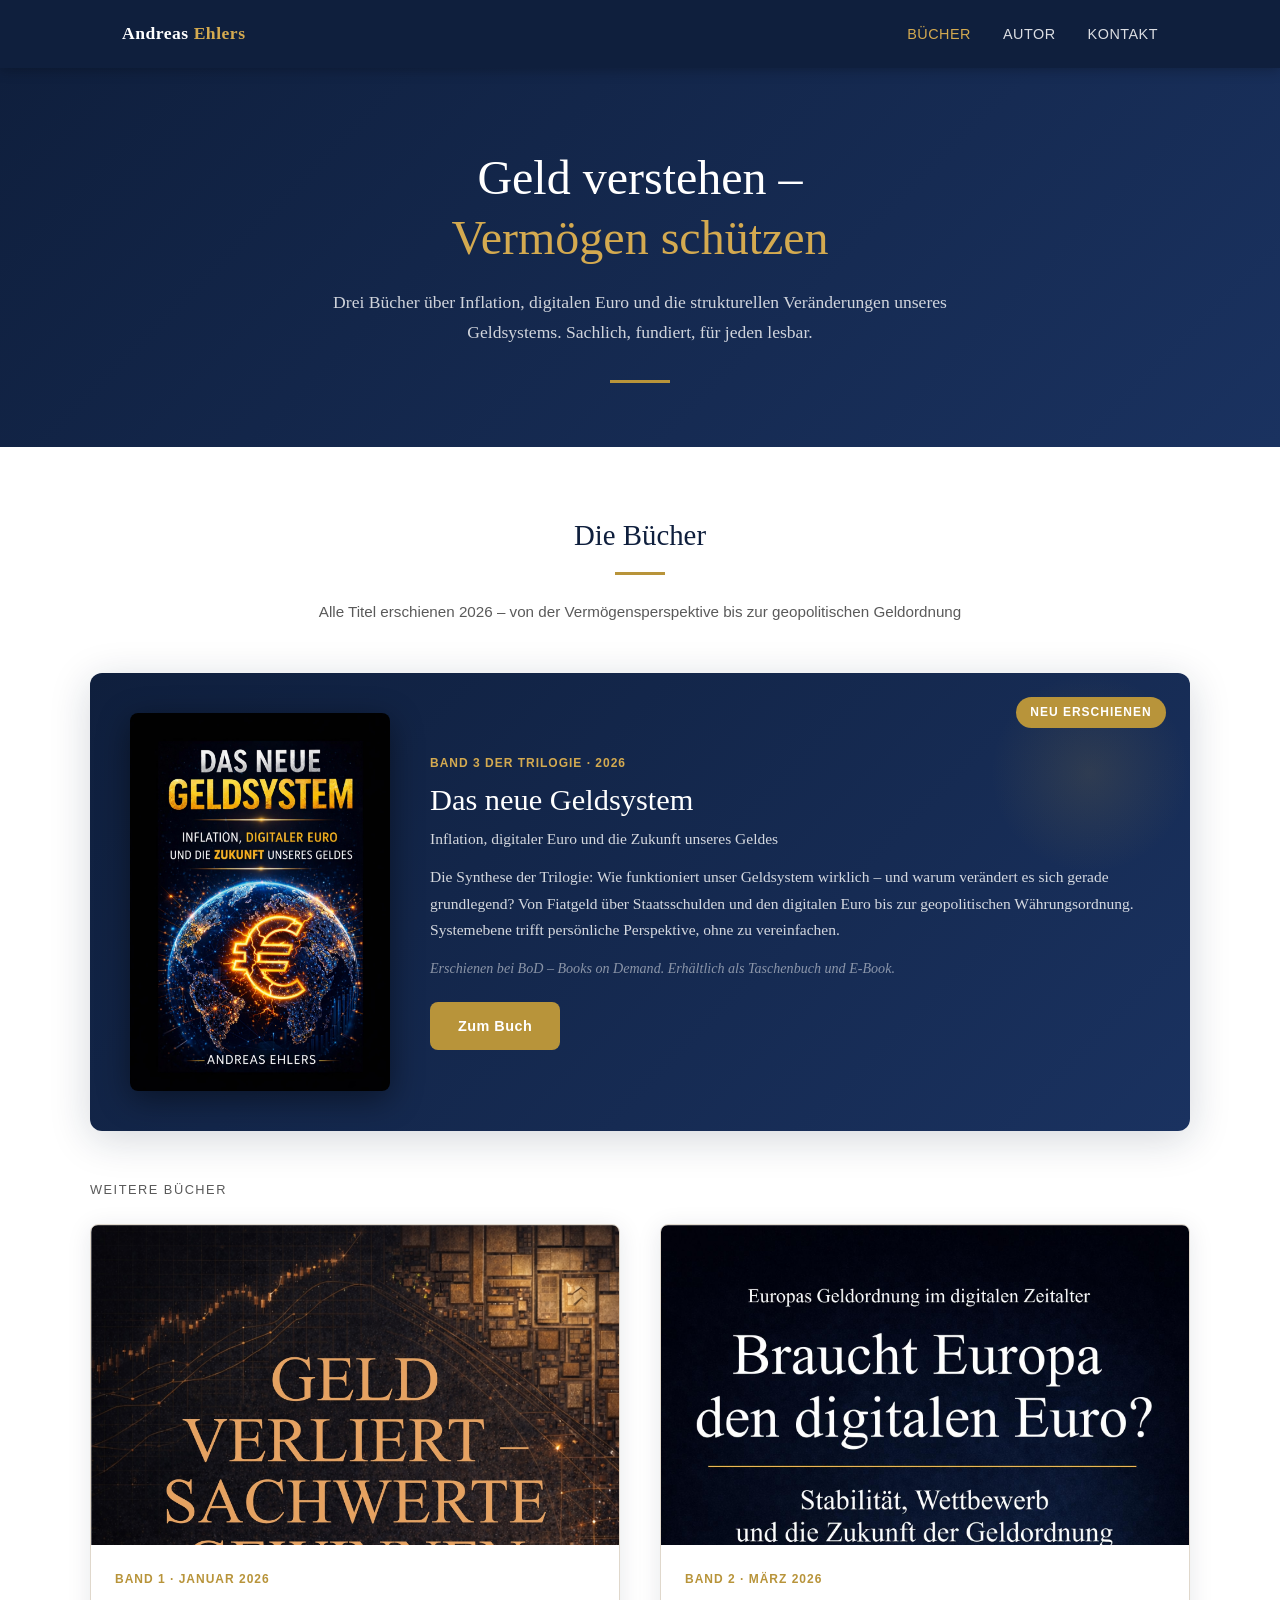
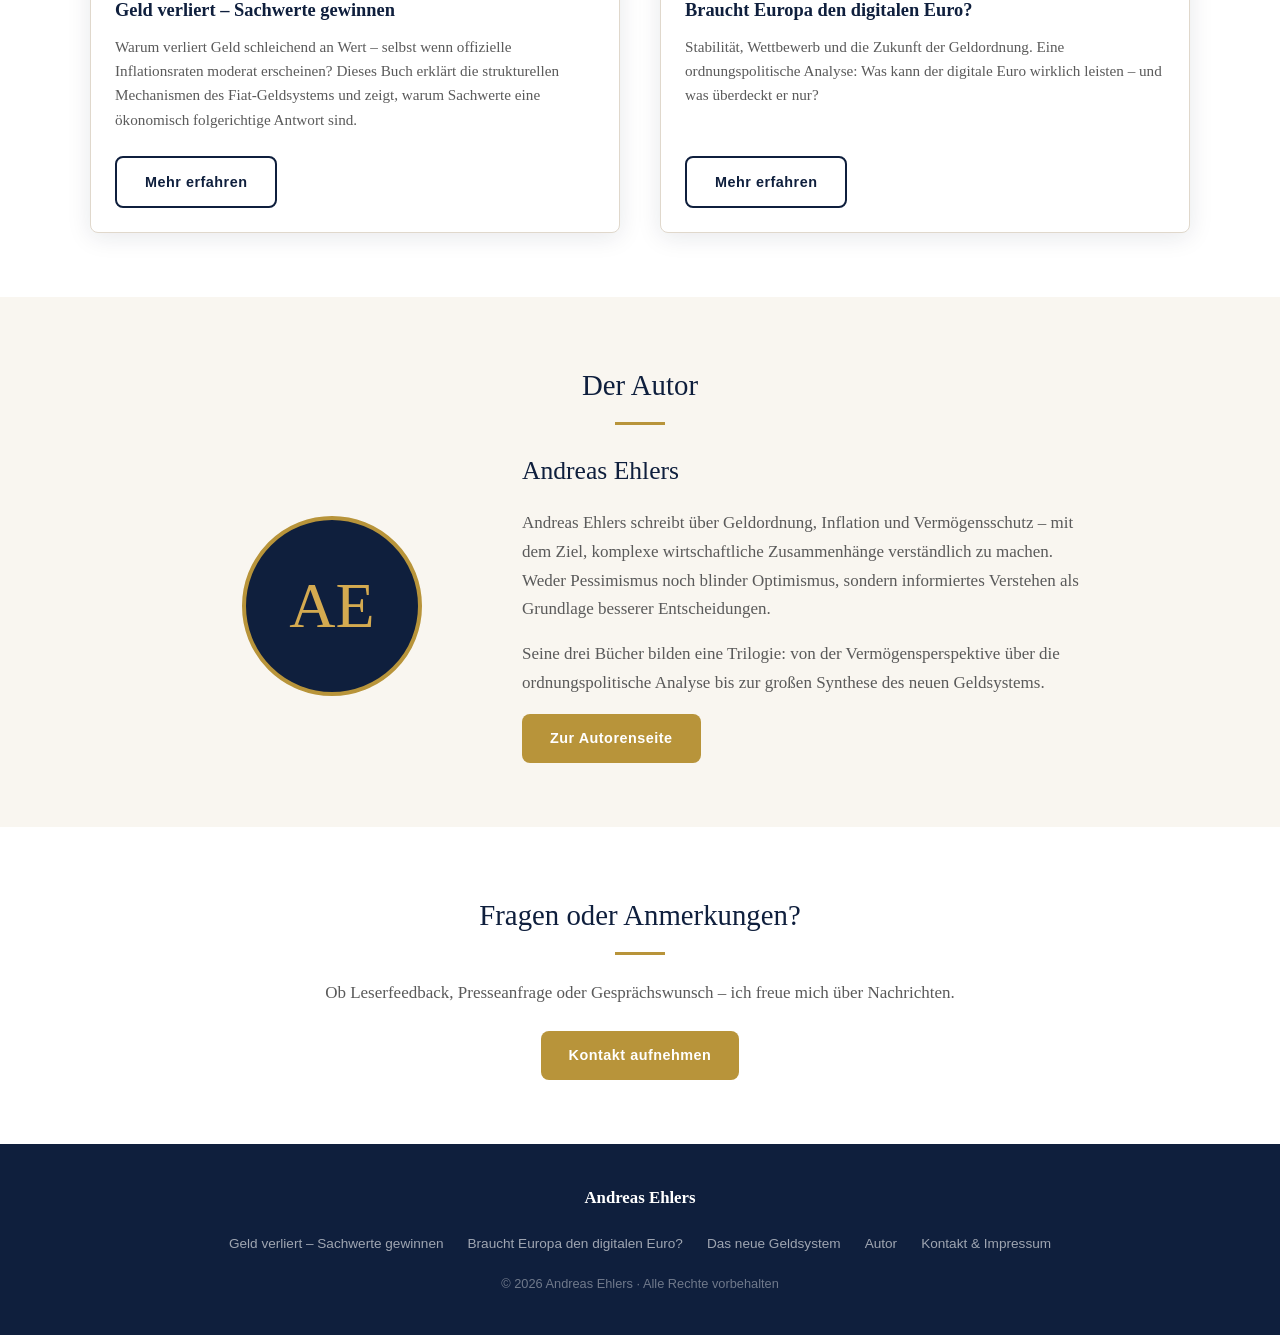
==== index.html @ 54e7f925 "Feature book 3 on homepage, update cover and structural text" ====
<!DOCTYPE html>
<html lang="de">
<head>
  <meta charset="UTF-8">
  <meta name="viewport" content="width=device-width, initial-scale=1.0">
  <title>Andreas Ehlers – Bücher über Geld, Inflation und das neue Geldsystem</title>
  <meta name="description" content="Andreas Ehlers schreibt über Geldordnung, Inflation, Sachwerte und die Zukunft des Geldes. Drei Bücher für jeden, der sein Vermögen versteht.">
  <link rel="stylesheet" href="style.css">
</head>
<body>

<nav>
  <div class="nav-inner">
    <a href="index.html" class="nav-logo">Andreas <span>Ehlers</span></a>
    <ul class="nav-links">
      <li><a href="index.html#buecher" class="active">Bücher</a></li>
      <li><a href="autor.html">Autor</a></li>
      <li><a href="kontakt.html">Kontakt</a></li>
    </ul>
  </div>
</nav>

<header class="hero">
  <div class="hero-inner">
    <h1>Geld verstehen –<br><em>Vermögen schützen</em></h1>
    <p>Drei Bücher über Inflation, digitalen Euro und die strukturellen Veränderungen unseres Geldsystems. Sachlich, fundiert, für jeden lesbar.</p>
    <hr class="hero-divider">
  </div>
</header>

<section id="buecher">
  <div class="section-inner">
    <h2 class="section-title">Die Bücher</h2>
    <hr class="gold-line">
    <p class="section-subtitle">Alle Titel erschienen 2026 – von der Vermögensperspektive bis zur geopolitischen Geldordnung</p>

    <!-- Buch 3: Featured -->
    <div class="book-featured">
      <div class="book-featured-badge">Neu erschienen</div>
      <div class="book-featured-cover">
        <img src="images/cover-neues-geldsystem.jpg" alt="Cover: Das neue Geldsystem">
      </div>
      <div class="book-featured-body">
        <div class="book-card-tag">Band 3 der Trilogie &middot; 2026</div>
        <h3>Das neue Geldsystem</h3>
        <p class="book-featured-subtitle">Inflation, digitaler Euro und die Zukunft unseres Geldes</p>
        <p>Die Synthese der Trilogie: Wie funktioniert unser Geldsystem wirklich – und warum verändert es sich gerade grundlegend? Von Fiatgeld über Staatsschulden und den digitalen Euro bis zur geopolitischen Währungsordnung. Systemebene trifft persönliche Perspektive, ohne zu vereinfachen.</p>
        <p><em>Erschienen bei BoD – Books on Demand. Erhältlich als Taschenbuch und E-Book.</em></p>
        <a href="buch-neues-geldsystem.html" class="btn btn-primary">Zum Buch</a>
      </div>
    </div>

    <!-- Bände 1 & 2 -->
    <h3 class="backlist-title">Weitere Bücher</h3>
    <div class="books-grid">

      <div class="book-card">
        <div class="book-card-cover">
          <img src="images/cover-sachwerte.jpg" alt="Cover: Geld verliert – Sachwerte gewinnen">
        </div>
        <div class="book-card-body">
          <div class="book-card-tag">Band 1 &middot; Januar 2026</div>
          <h3>Geld verliert &ndash; Sachwerte gewinnen</h3>
          <p>Warum verliert Geld schleichend an Wert – selbst wenn offizielle Inflationsraten moderat erscheinen? Dieses Buch erklärt die strukturellen Mechanismen des Fiat-Geldsystems und zeigt, warum Sachwerte eine ökonomisch folgerichtige Antwort sind.</p>
          <a href="buch-sachwerte.html" class="btn btn-secondary">Mehr erfahren</a>
        </div>
      </div>

      <div class="book-card">
        <div class="book-card-cover">
          <img src="images/cover-digitaler-euro.jpg" alt="Cover: Braucht Europa den digitalen Euro?">
        </div>
        <div class="book-card-body">
          <div class="book-card-tag">Band 2 &middot; März 2026</div>
          <h3>Braucht Europa den digitalen Euro?</h3>
          <p>Stabilität, Wettbewerb und die Zukunft der Geldordnung. Eine ordnungspolitische Analyse: Was kann der digitale Euro wirklich leisten – und was überdeckt er nur?</p>
          <a href="buch-digitaler-euro.html" class="btn btn-secondary">Mehr erfahren</a>
        </div>
      </div>

    </div>
  </div>
</section>

<section class="section-cream">
  <div class="section-inner">
    <h2 class="section-title">Der Autor</h2>
    <hr class="gold-line">
    <div class="author-teaser">
      <div>
        <div class="author-avatar">AE</div>
      </div>
      <div>
        <h2>Andreas Ehlers</h2>
        <p>Andreas Ehlers schreibt über Geldordnung, Inflation und Vermögensschutz – mit dem Ziel, komplexe wirtschaftliche Zusammenhänge verständlich zu machen. Weder Pessimismus noch blinder Optimismus, sondern informiertes Verstehen als Grundlage besserer Entscheidungen.</p>
        <p>Seine drei Bücher bilden eine Trilogie: von der Vermögensperspektive über die ordnungspolitische Analyse bis zur großen Synthese des neuen Geldsystems.</p>
        <a href="autor.html" class="btn btn-primary">Zur Autorenseite</a>
      </div>
    </div>
  </div>
</section>

<section>
  <div class="section-inner" style="text-align:center; max-width:650px;">
    <h2 class="section-title">Fragen oder Anmerkungen?</h2>
    <hr class="gold-line">
    <p style="color:var(--text-muted); margin-bottom:1.5rem;">Ob Leserfeedback, Presseanfrage oder Gesprächswunsch – ich freue mich über Nachrichten.</p>
    <a href="kontakt.html" class="btn btn-primary">Kontakt aufnehmen</a>
  </div>
</section>

<footer>
  <div class="footer-inner">
    <div class="footer-logo">Andreas Ehlers</div>
    <ul class="footer-links">
      <li><a href="buch-sachwerte.html">Geld verliert – Sachwerte gewinnen</a></li>
      <li><a href="buch-digitaler-euro.html">Braucht Europa den digitalen Euro?</a></li>
      <li><a href="buch-neues-geldsystem.html">Das neue Geldsystem</a></li>
      <li><a href="autor.html">Autor</a></li>
      <li><a href="kontakt.html">Kontakt & Impressum</a></li>
    </ul>
    <p class="footer-copy">&copy; 2026 Andreas Ehlers &middot; Alle Rechte vorbehalten</p>
  </div>
</footer>

</body>
</html>
---- style.css ----
:root {
  --navy: #0f1f3d;
  --navy-light: #1a3260;
  --gold: #b8943a;
  --gold-light: #d4aa50;
  --cream: #f9f6f0;
  --text: #1a1a1a;
  --text-muted: #5a5a5a;
  --white: #ffffff;
  --border: #e0d8cc;
  --shadow: 0 4px 24px rgba(15, 31, 61, 0.10);
  --radius: 8px;
  --max-width: 1100px;
}

*, *::before, *::after { box-sizing: border-box; margin: 0; padding: 0; }

html { scroll-behavior: smooth; }

body {
  font-family: 'Georgia', 'Times New Roman', serif;
  color: var(--text);
  background: var(--white);
  line-height: 1.7;
  font-size: 17px;
}

/* ── Navigation ── */
nav {
  background: var(--navy);
  position: sticky;
  top: 0;
  z-index: 100;
  box-shadow: 0 2px 12px rgba(0,0,0,0.25);
}

.nav-inner {
  max-width: var(--max-width);
  margin: 0 auto;
  padding: 0 2rem;
  display: flex;
  align-items: center;
  justify-content: space-between;
  height: 68px;
}

.nav-logo {
  color: var(--white);
  text-decoration: none;
  font-size: 1.1rem;
  font-weight: bold;
  letter-spacing: 0.5px;
}

.nav-logo span { color: var(--gold-light); }

.nav-links {
  display: flex;
  gap: 2rem;
  list-style: none;
}

.nav-links a {
  color: rgba(255,255,255,0.85);
  text-decoration: none;
  font-family: 'Arial', sans-serif;
  font-size: 0.9rem;
  letter-spacing: 0.5px;
  text-transform: uppercase;
  transition: color 0.2s;
}

.nav-links a:hover,
.nav-links a.active { color: var(--gold-light); }

/* ── Hero ── */
.hero {
  background: linear-gradient(135deg, var(--navy) 0%, var(--navy-light) 100%);
  color: var(--white);
  padding: 5rem 2rem 4rem;
  text-align: center;
}

.hero-inner {
  max-width: 800px;
  margin: 0 auto;
}

.hero h1 {
  font-size: clamp(2rem, 5vw, 3rem);
  line-height: 1.25;
  margin-bottom: 1.25rem;
  font-weight: normal;
}

.hero h1 em {
  font-style: normal;
  color: var(--gold-light);
}

.hero p {
  font-size: 1.1rem;
  color: rgba(255,255,255,0.8);
  max-width: 620px;
  margin: 0 auto 2rem;
}

.hero-divider {
  width: 60px;
  height: 3px;
  background: var(--gold);
  margin: 1.5rem auto 0;
  border: none;
}

/* ── Buttons ── */
.btn {
  display: inline-block;
  padding: 0.75rem 1.75rem;
  border-radius: var(--radius);
  font-family: 'Arial', sans-serif;
  font-size: 0.9rem;
  font-weight: bold;
  letter-spacing: 0.5px;
  text-decoration: none;
  transition: background 0.2s, transform 0.15s, box-shadow 0.2s;
  cursor: pointer;
  border: none;
}

.btn-primary {
  background: var(--gold);
  color: var(--white);
}

.btn-primary:hover {
  background: var(--gold-light);
  transform: translateY(-1px);
  box-shadow: 0 4px 16px rgba(184,148,58,0.35);
}

.btn-secondary {
  background: transparent;
  color: var(--navy);
  border: 2px solid var(--navy);
}

.btn-secondary:hover {
  background: var(--navy);
  color: var(--white);
}

.btn-amazon {
  background: #ff9900;
  color: #111;
}

.btn-amazon:hover {
  background: #e8890a;
  transform: translateY(-1px);
  box-shadow: 0 4px 16px rgba(255,153,0,0.35);
}

.btn-coming-soon {
  background: #ccc;
  color: #666;
  cursor: default;
}

/* ── Section layout ── */
section { padding: 4rem 2rem; }

.section-inner { max-width: var(--max-width); margin: 0 auto; }

.section-title {
  font-size: 1.8rem;
  font-weight: normal;
  color: var(--navy);
  text-align: center;
  margin-bottom: 0.5rem;
}

.section-subtitle {
  text-align: center;
  color: var(--text-muted);
  font-family: 'Arial', sans-serif;
  font-size: 0.95rem;
  margin-bottom: 3rem;
}

.gold-line {
  width: 50px;
  height: 3px;
  background: var(--gold);
  margin: 0.75rem auto 1.5rem;
  border: none;
}

/* ── Book cards (homepage) ── */
.books-grid {
  display: grid;
  grid-template-columns: repeat(auto-fit, minmax(300px, 1fr));
  gap: 2.5rem;
}

.book-card {
  background: var(--white);
  border: 1px solid var(--border);
  border-radius: var(--radius);
  overflow: hidden;
  box-shadow: var(--shadow);
  transition: transform 0.2s, box-shadow 0.2s;
  display: flex;
  flex-direction: column;
}

.book-card:hover {
  transform: translateY(-4px);
  box-shadow: 0 8px 32px rgba(15, 31, 61, 0.15);
}

.book-card-cover {
  height: 320px;
  overflow: hidden;
  background: var(--cream);
  display: flex;
  align-items: center;
  justify-content: center;
}

.book-card-cover img {
  width: 100%;
  height: 100%;
  object-fit: cover;
  object-position: top center;
}

.book-card-body {
  padding: 1.5rem;
  flex: 1;
  display: flex;
  flex-direction: column;
}

.book-card-tag {
  font-family: 'Arial', sans-serif;
  font-size: 0.75rem;
  letter-spacing: 1px;
  text-transform: uppercase;
  color: var(--gold);
  font-weight: bold;
  margin-bottom: 0.5rem;
}

.book-card h3 {
  font-size: 1.15rem;
  color: var(--navy);
  margin-bottom: 0.75rem;
  line-height: 1.35;
}

.book-card p {
  color: var(--text-muted);
  font-size: 0.95rem;
  line-height: 1.6;
  flex: 1;
  margin-bottom: 1.5rem;
}

.book-card .btn {
  align-self: flex-start;
}

/* ── Featured book (homepage) ── */
.book-featured {
  position: relative;
  display: grid;
  grid-template-columns: 260px 1fr;
  gap: 2.5rem;
  align-items: center;
  background: linear-gradient(135deg, var(--navy) 0%, var(--navy-light) 100%);
  border-radius: 12px;
  padding: 2.5rem;
  margin-bottom: 3rem;
  box-shadow: 0 8px 40px rgba(15, 31, 61, 0.18);
  overflow: hidden;
}

.book-featured::before {
  content: '';
  position: absolute;
  top: 0; right: 0;
  width: 200px; height: 200px;
  background: radial-gradient(circle, rgba(184,148,58,0.15) 0%, transparent 70%);
  pointer-events: none;
}

.book-featured-badge {
  position: absolute;
  top: 1.5rem; right: 1.5rem;
  background: var(--gold);
  color: var(--white);
  font-family: 'Arial', sans-serif;
  font-size: 0.75rem;
  font-weight: bold;
  letter-spacing: 1px;
  text-transform: uppercase;
  padding: 0.35rem 0.9rem;
  border-radius: 20px;
}

.book-featured-cover {
  flex-shrink: 0;
}

.book-featured-cover img {
  width: 100%;
  border-radius: var(--radius);
  box-shadow: 0 8px 32px rgba(0,0,0,0.45);
  display: block;
}

.book-featured-body { color: var(--white); }

.book-featured-body .book-card-tag { color: var(--gold-light); }

.book-featured-body h3 {
  font-size: 1.9rem;
  font-weight: normal;
  line-height: 1.25;
  margin-bottom: 0.4rem;
  color: var(--white);
}

.book-featured-subtitle {
  color: rgba(255,255,255,0.7);
  font-size: 1rem;
  margin-bottom: 1rem;
}

.book-featured-body p {
  color: rgba(255,255,255,0.82);
  font-size: 0.97rem;
  line-height: 1.7;
  margin-bottom: 0.75rem;
}

.book-featured-body em {
  font-size: 0.88rem;
  color: rgba(255,255,255,0.5);
}

.book-featured-body .btn-primary {
  margin-top: 0.5rem;
  background: var(--gold);
}

.backlist-title {
  font-family: 'Arial', sans-serif;
  font-size: 0.8rem;
  letter-spacing: 1.5px;
  text-transform: uppercase;
  color: var(--text-muted);
  font-weight: normal;
  margin-bottom: 1.5rem;
}

@media (max-width: 700px) {
  .book-featured {
    grid-template-columns: 1fr;
    text-align: center;
  }
  .book-featured-cover img {
    width: 160px;
    margin: 0 auto;
  }
  .book-featured-badge { top: 1rem; right: 1rem; }
  .book-featured-body h3 { font-size: 1.5rem; }
  .book-featured-body .btn-primary { margin: 0.5rem auto 0; display: inline-block; }
}

/* ── Book detail page ── */
.book-header {
  background: linear-gradient(135deg, var(--navy) 0%, var(--navy-light) 100%);
  color: var(--white);
  padding: 4rem 2rem;
}

.book-header-inner {
  max-width: var(--max-width);
  margin: 0 auto;
  display: grid;
  grid-template-columns: auto 1fr;
  gap: 3rem;
  align-items: start;
}

.book-header-cover {
  width: 200px;
  border-radius: var(--radius);
  box-shadow: 0 8px 32px rgba(0,0,0,0.4);
}

.book-header-meta {
  padding-top: 0.5rem;
}

.book-header-tag {
  font-family: 'Arial', sans-serif;
  font-size: 0.75rem;
  letter-spacing: 1.5px;
  text-transform: uppercase;
  color: var(--gold-light);
  font-weight: bold;
  margin-bottom: 0.75rem;
}

.book-header h1 {
  font-size: clamp(1.6rem, 4vw, 2.4rem);
  font-weight: normal;
  line-height: 1.25;
  margin-bottom: 0.5rem;
}

.book-header .subtitle {
  color: rgba(255,255,255,0.75);
  font-size: 1rem;
  margin-bottom: 1.5rem;
}

.book-header-details {
  font-family: 'Arial', sans-serif;
  font-size: 0.85rem;
  color: rgba(255,255,255,0.65);
  margin-bottom: 2rem;
  display: flex;
  gap: 1.5rem;
  flex-wrap: wrap;
}

.book-content { background: var(--white); }

.book-content .section-inner {
  display: grid;
  grid-template-columns: 1fr;
  gap: 3rem;
  max-width: 800px;
}

.content-block h2 {
  font-size: 1.4rem;
  color: var(--navy);
  font-weight: normal;
  margin-bottom: 1rem;
  padding-bottom: 0.5rem;
  border-bottom: 2px solid var(--gold);
  display: inline-block;
}

.content-block p {
  color: var(--text);
  margin-bottom: 1rem;
}

.leseprobe {
  background: var(--cream);
  border-left: 4px solid var(--gold);
  padding: 2rem 2.5rem;
  border-radius: 0 var(--radius) var(--radius) 0;
  font-style: italic;
  color: var(--text);
}

.leseprobe p { margin-bottom: 1rem; }
.leseprobe p:last-child { margin-bottom: 0; }

.leseprobe-label {
  font-family: 'Arial', sans-serif;
  font-size: 0.75rem;
  letter-spacing: 1px;
  text-transform: uppercase;
  color: var(--gold);
  font-weight: bold;
  font-style: normal;
  margin-bottom: 0.75rem;
  display: block;
}

/* ── Cream sections ── */
.section-cream { background: var(--cream); }

/* ── Author section (homepage teaser) ── */
.author-teaser {
  display: grid;
  grid-template-columns: 1fr 2fr;
  gap: 3rem;
  align-items: center;
  max-width: 900px;
  margin: 0 auto;
}

.author-avatar {
  width: 180px;
  height: 180px;
  border-radius: 50%;
  background: var(--navy);
  display: flex;
  align-items: center;
  justify-content: center;
  color: var(--gold-light);
  font-size: 4rem;
  margin: 0 auto;
  border: 4px solid var(--gold);
  font-family: 'Georgia', serif;
}

.author-teaser h2 {
  font-size: 1.6rem;
  color: var(--navy);
  font-weight: normal;
  margin-bottom: 1rem;
}

.author-teaser p {
  color: var(--text-muted);
  margin-bottom: 1rem;
}

/* ── Author full page ── */
.author-full {
  max-width: 800px;
  margin: 0 auto;
}

.author-full-header {
  display: flex;
  gap: 2.5rem;
  align-items: flex-start;
  margin-bottom: 3rem;
}

.author-full h1 {
  font-size: 2.2rem;
  color: var(--navy);
  font-weight: normal;
  margin-bottom: 0.5rem;
}

.author-full .tagline {
  color: var(--gold);
  font-family: 'Arial', sans-serif;
  font-size: 0.9rem;
  letter-spacing: 0.5px;
  margin-bottom: 1.5rem;
}

.author-books-list {
  list-style: none;
  display: flex;
  flex-direction: column;
  gap: 1rem;
  margin-top: 2rem;
}

.author-books-list li {
  display: flex;
  align-items: center;
  gap: 1rem;
  padding: 1rem 1.25rem;
  background: var(--cream);
  border-radius: var(--radius);
  border-left: 3px solid var(--gold);
}

.author-books-list a {
  color: var(--navy);
  text-decoration: none;
  font-weight: bold;
}

.author-books-list a:hover { color: var(--gold); }

.author-books-list .book-year {
  font-family: 'Arial', sans-serif;
  font-size: 0.8rem;
  color: var(--text-muted);
  margin-left: auto;
}

/* ── Contact ── */
.contact-grid {
  display: grid;
  grid-template-columns: 1fr 1fr;
  gap: 3rem;
  max-width: 900px;
  margin: 0 auto;
}

.contact-info h3, .contact-form-box h3 {
  font-size: 1.3rem;
  color: var(--navy);
  font-weight: normal;
  margin-bottom: 1.25rem;
}

.contact-info p {
  color: var(--text-muted);
  margin-bottom: 1rem;
}

.contact-info a {
  color: var(--gold);
  text-decoration: none;
}

.contact-info a:hover { text-decoration: underline; }

.contact-notice {
  background: var(--cream);
  border: 1px solid var(--border);
  border-radius: var(--radius);
  padding: 1.25rem;
  font-family: 'Arial', sans-serif;
  font-size: 0.85rem;
  color: var(--text-muted);
}

form { display: flex; flex-direction: column; gap: 1rem; }

form input, form textarea, form select {
  width: 100%;
  padding: 0.75rem 1rem;
  border: 1px solid var(--border);
  border-radius: var(--radius);
  font-family: 'Georgia', serif;
  font-size: 1rem;
  color: var(--text);
  background: var(--white);
  transition: border-color 0.2s;
}

form input:focus, form textarea:focus {
  outline: none;
  border-color: var(--gold);
}

form textarea { height: 140px; resize: vertical; }

form label {
  font-family: 'Arial', sans-serif;
  font-size: 0.85rem;
  color: var(--text-muted);
  font-weight: bold;
  display: block;
  margin-bottom: 0.25rem;
}

.form-group { display: flex; flex-direction: column; }

/* ── Impressum section ── */
.impressum {
  background: var(--cream);
  border-top: 1px solid var(--border);
  padding: 3rem 2rem;
}

.impressum-inner {
  max-width: 700px;
  margin: 0 auto;
}

.impressum h2 {
  font-size: 1.4rem;
  color: var(--navy);
  font-weight: normal;
  margin-bottom: 1rem;
}

.impressum p {
  color: var(--text-muted);
  font-size: 0.9rem;
  line-height: 1.7;
  margin-bottom: 0.5rem;
}

/* ── Footer ── */
footer {
  background: var(--navy);
  color: rgba(255,255,255,0.7);
  padding: 2.5rem 2rem;
  text-align: center;
}

footer .footer-inner {
  max-width: var(--max-width);
  margin: 0 auto;
  display: flex;
  flex-direction: column;
  align-items: center;
  gap: 1rem;
}

footer .footer-logo {
  color: var(--white);
  font-size: 1.05rem;
  font-weight: bold;
}

footer .footer-links {
  display: flex;
  gap: 1.5rem;
  list-style: none;
  flex-wrap: wrap;
  justify-content: center;
}

footer .footer-links a {
  color: rgba(255,255,255,0.6);
  text-decoration: none;
  font-family: 'Arial', sans-serif;
  font-size: 0.85rem;
  transition: color 0.2s;
}

footer .footer-links a:hover { color: var(--gold-light); }

footer .footer-copy {
  font-family: 'Arial', sans-serif;
  font-size: 0.8rem;
  color: rgba(255,255,255,0.4);
}

/* ── Responsive ── */
@media (max-width: 768px) {
  .book-header-inner {
    grid-template-columns: 1fr;
    text-align: center;
  }

  .book-header-cover {
    width: 150px;
    margin: 0 auto;
  }

  .book-header-details { justify-content: center; }

  .author-teaser {
    grid-template-columns: 1fr;
    text-align: center;
  }

  .author-full-header {
    flex-direction: column;
    align-items: center;
    text-align: center;
  }

  .contact-grid {
    grid-template-columns: 1fr;
  }

  .nav-links { gap: 1rem; }
}

@media (max-width: 500px) {
  .nav-inner { padding: 0 1rem; }
  .nav-links { gap: 0.75rem; }
  .nav-links a { font-size: 0.8rem; }
  section { padding: 3rem 1rem; }
}
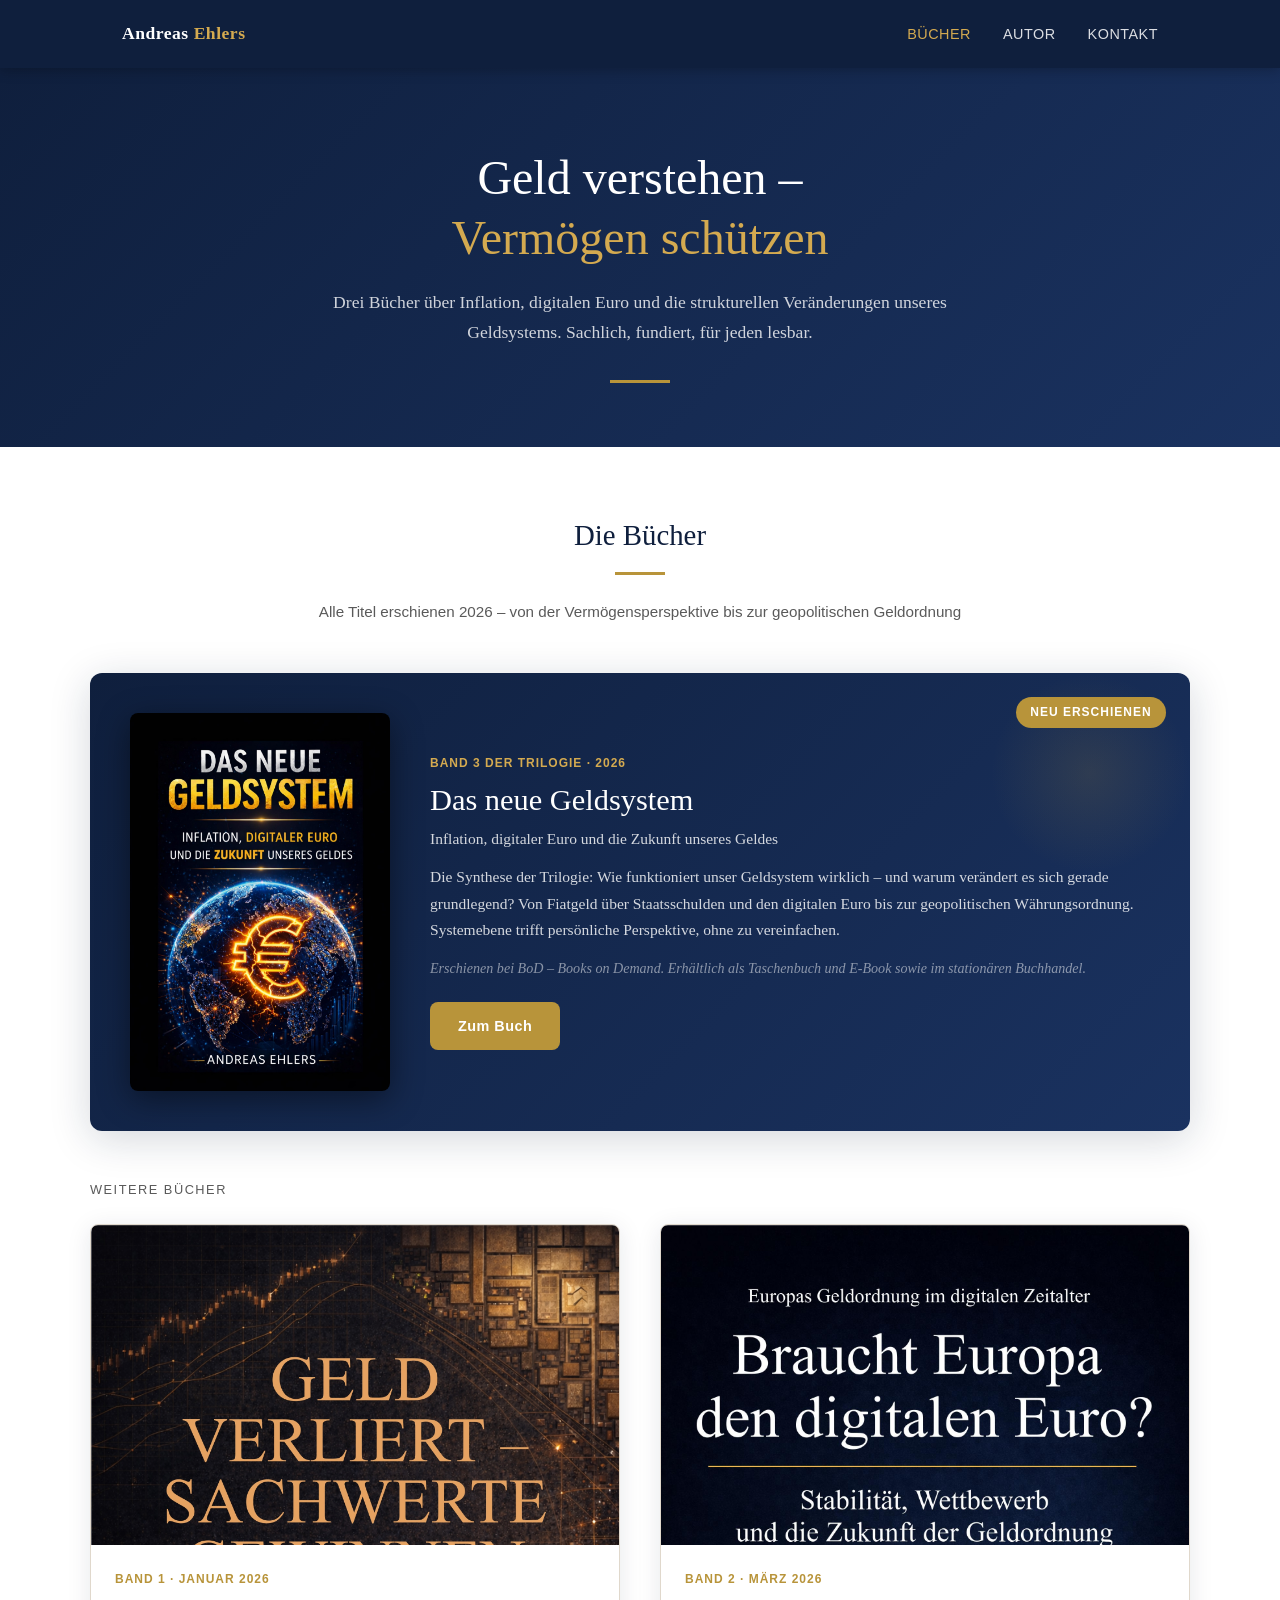
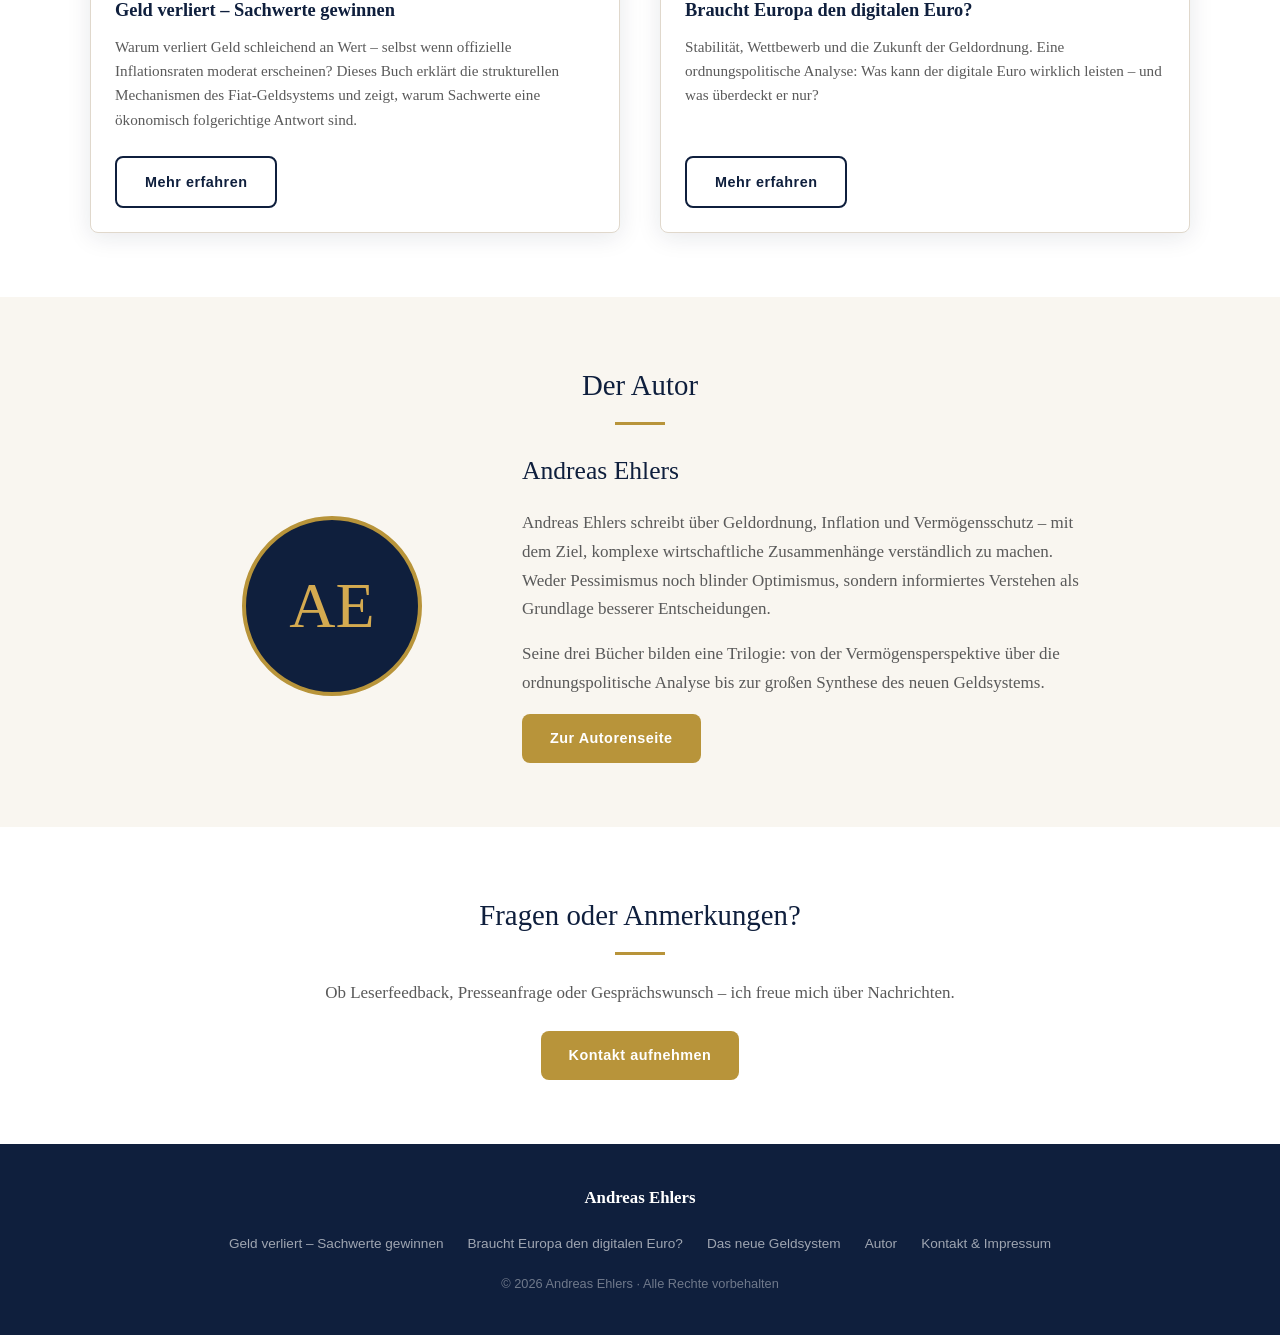
==== commit 1ef21ce7: "Startseite Buch 3: Hinweis auf stationären Buchhandel ergänzt Co-Authored-By: Claude Sonnet 4.6 <nor" ====
--- a/index.html
+++ b/index.html
@@ -6,6 +6,7 @@
   <title>Andreas Ehlers – Bücher über Geld, Inflation und das neue Geldsystem</title>
   <meta name="description" content="Andreas Ehlers schreibt über Geldordnung, Inflation, Sachwerte und die Zukunft des Geldes. Drei Bücher für jeden, der sein Vermögen versteht.">
   <link rel="stylesheet" href="style.css">
+  <!-- Cloudflare Web Analytics --><script defer src='https://static.cloudflareinsights.com/beacon.min.js' data-cf-beacon='{"token": "b3fbc15b93a64142990292518c03b51b"}'></script><!-- End Cloudflare Web Analytics -->
 </head>
 <body>
 
@@ -45,7 +46,7 @@
         <h3>Das neue Geldsystem</h3>
         <p class="book-featured-subtitle">Inflation, digitaler Euro und die Zukunft unseres Geldes</p>
         <p>Die Synthese der Trilogie: Wie funktioniert unser Geldsystem wirklich – und warum verändert es sich gerade grundlegend? Von Fiatgeld über Staatsschulden und den digitalen Euro bis zur geopolitischen Währungsordnung. Systemebene trifft persönliche Perspektive, ohne zu vereinfachen.</p>
-        <p><em>Erschienen bei BoD – Books on Demand. Erhältlich als Taschenbuch und E-Book.</em></p>
+        <p><em>Erschienen bei BoD – Books on Demand. Erhältlich als Taschenbuch und E-Book sowie im stationären Buchhandel.</em></p>
         <a href="buch-neues-geldsystem.html" class="btn btn-primary">Zum Buch</a>
       </div>
     </div>
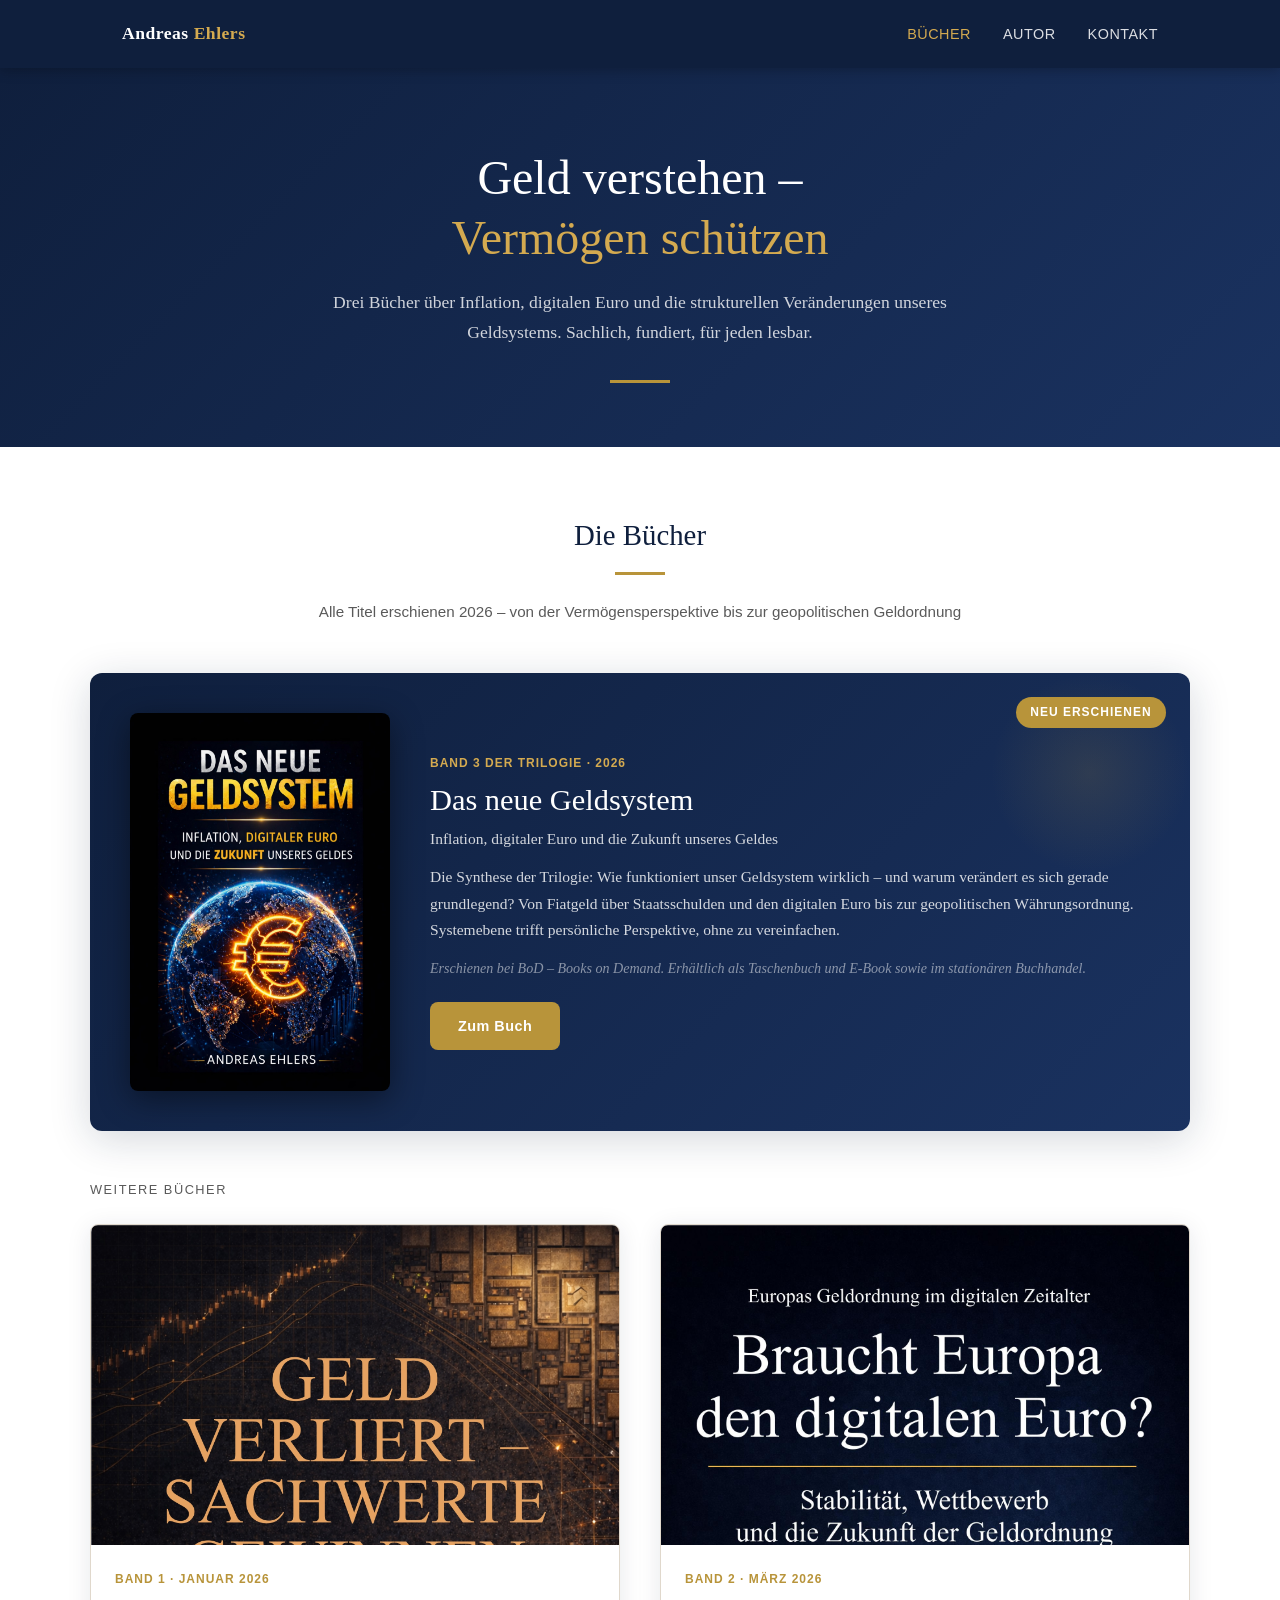
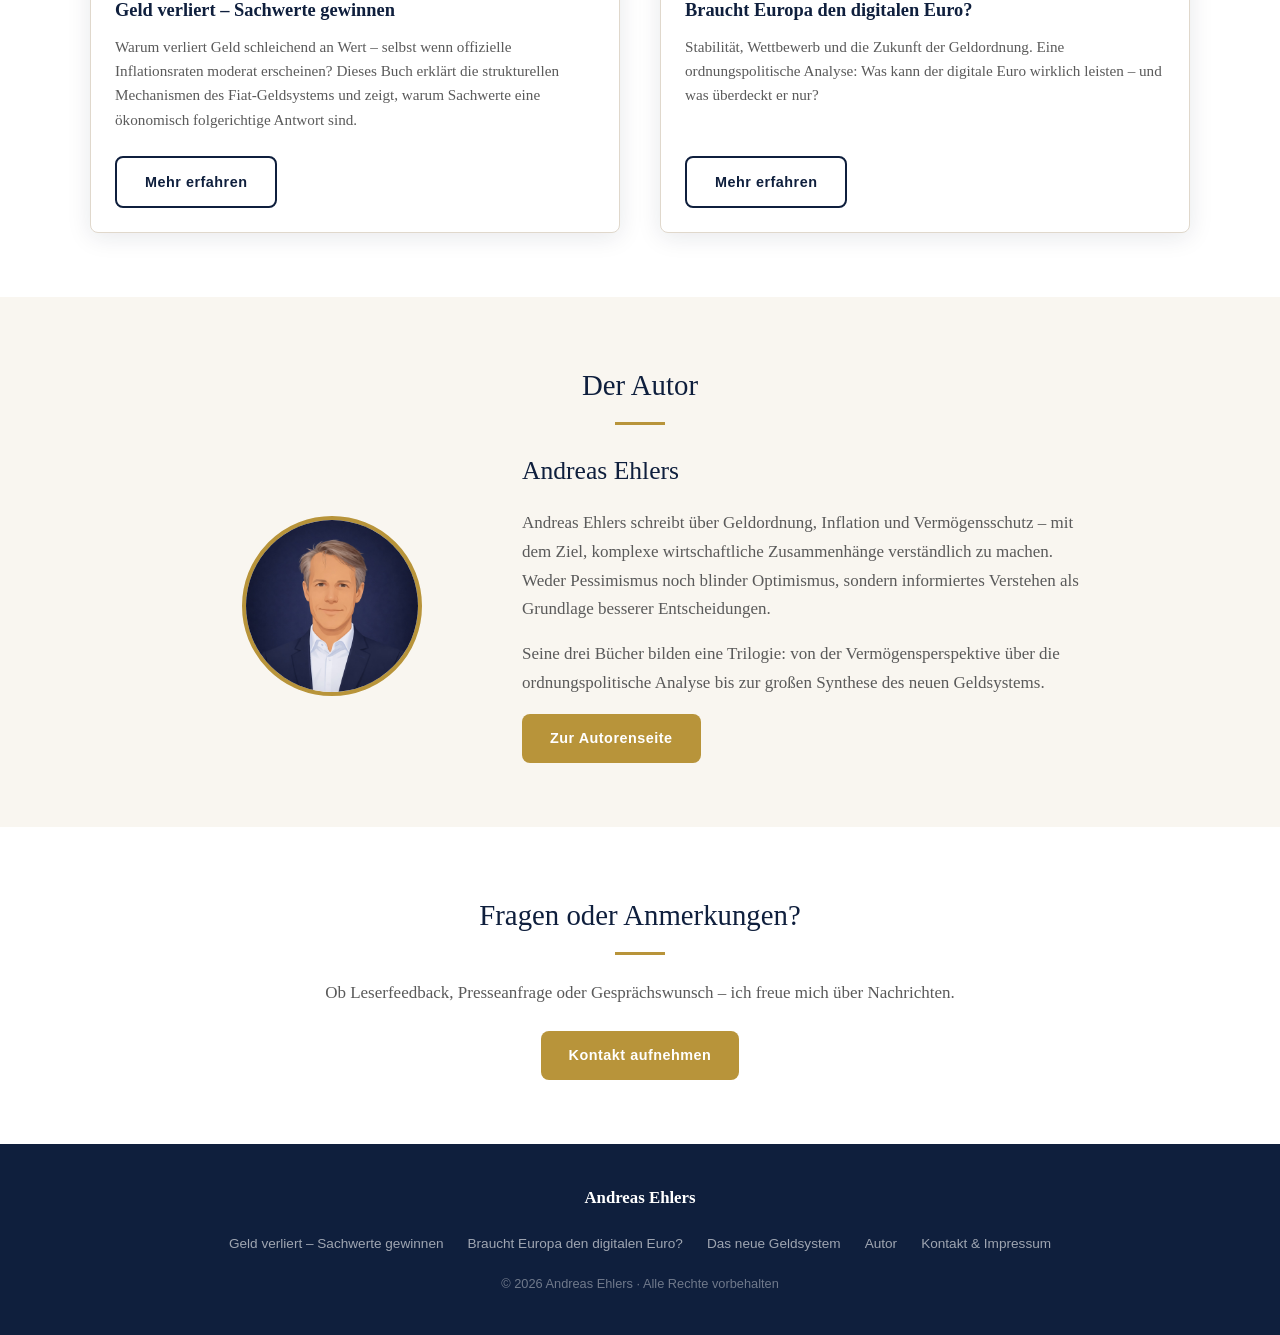
==== commit 6bd1449b: "Autorenfoto auf Startseite eingebunden (runder Zuschnitt) Co-Authored-By: Claude Sonnet 4.6 <noreply" ====
--- a/index.html
+++ b/index.html
@@ -89,7 +89,9 @@
     <hr class="gold-line">
     <div class="author-teaser">
       <div>
-        <div class="author-avatar">AE</div>
+        <div class="author-avatar" style="overflow:hidden;">
+          <img src="Bild_von_mir.jpg" alt="Andreas Ehlers" style="width:100%; height:100%; object-fit:cover; object-position:center;">
+        </div>
       </div>
       <div>
         <h2>Andreas Ehlers</h2>
--- a/style.css
+++ b/style.css
@@ -683,6 +683,95 @@
   margin-bottom: 0.5rem;
 }
 
+/* ── International edition card ── */
+.intl-edition-section {
+  border-top: 1px solid var(--border);
+}
+
+.intl-edition-card {
+  position: relative;
+  display: grid;
+  grid-template-columns: 180px 1fr;
+  gap: 2.5rem;
+  align-items: center;
+  background: linear-gradient(135deg, var(--navy) 0%, var(--navy-light) 100%);
+  border-radius: 12px;
+  padding: 2.5rem;
+  box-shadow: 0 8px 40px rgba(15, 31, 61, 0.18);
+  overflow: hidden;
+}
+
+.intl-edition-card::before {
+  content: '';
+  position: absolute;
+  top: 0; right: 0;
+  width: 200px; height: 200px;
+  background: radial-gradient(circle, rgba(184,148,58,0.15) 0%, transparent 70%);
+  pointer-events: none;
+}
+
+.intl-edition-badge {
+  position: absolute;
+  top: 1.25rem; right: 1.25rem;
+  background: var(--gold);
+  color: var(--white);
+  font-family: 'Arial', sans-serif;
+  font-size: 0.7rem;
+  font-weight: bold;
+  letter-spacing: 1px;
+  text-transform: uppercase;
+  padding: 0.3rem 0.8rem;
+  border-radius: 20px;
+}
+
+.intl-edition-cover img {
+  width: 100%;
+  border-radius: var(--radius);
+  box-shadow: 0 8px 32px rgba(0,0,0,0.45);
+  display: block;
+}
+
+.intl-edition-body { color: var(--white); }
+
+.intl-edition-body .book-header-tag { color: var(--gold-light); margin-bottom: 0.75rem; }
+
+.intl-edition-title {
+  font-size: 1.7rem;
+  font-weight: normal;
+  line-height: 1.25;
+  margin-bottom: 0.4rem;
+  color: var(--white);
+}
+
+.intl-edition-subtitle {
+  color: rgba(255,255,255,0.7);
+  font-size: 0.97rem;
+  margin-bottom: 1.25rem;
+}
+
+.intl-edition-details {
+  font-family: 'Arial', sans-serif;
+  font-size: 0.85rem;
+  color: rgba(255,255,255,0.6);
+  margin-bottom: 1.75rem;
+  display: flex;
+  gap: 1.5rem;
+  flex-wrap: wrap;
+}
+
+@media (max-width: 620px) {
+  .intl-edition-card {
+    grid-template-columns: 1fr;
+    text-align: center;
+  }
+  .intl-edition-cover img {
+    width: 140px;
+    margin: 0 auto;
+  }
+  .intl-edition-badge { top: 1rem; right: 1rem; }
+  .intl-edition-details { justify-content: center; }
+}
+
 /* ── Footer ── */
 footer {
   background: var(--navy);
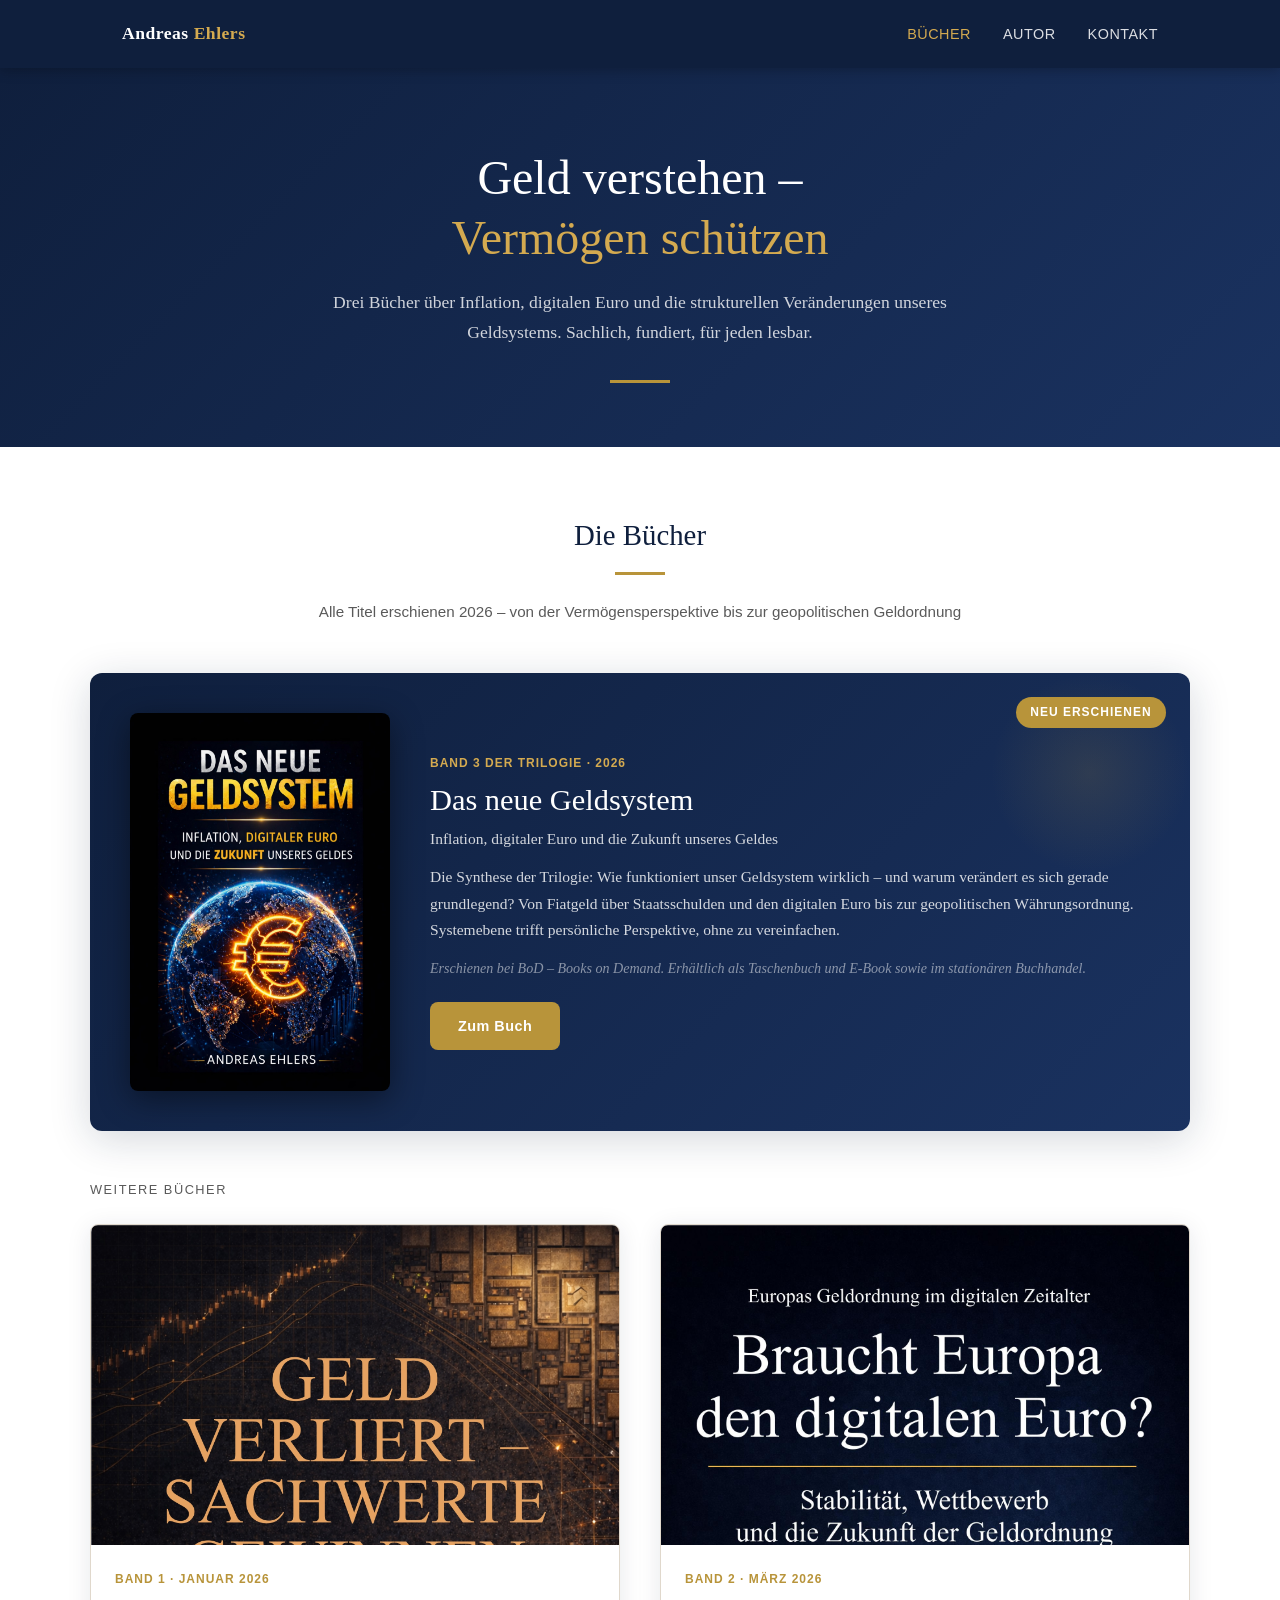
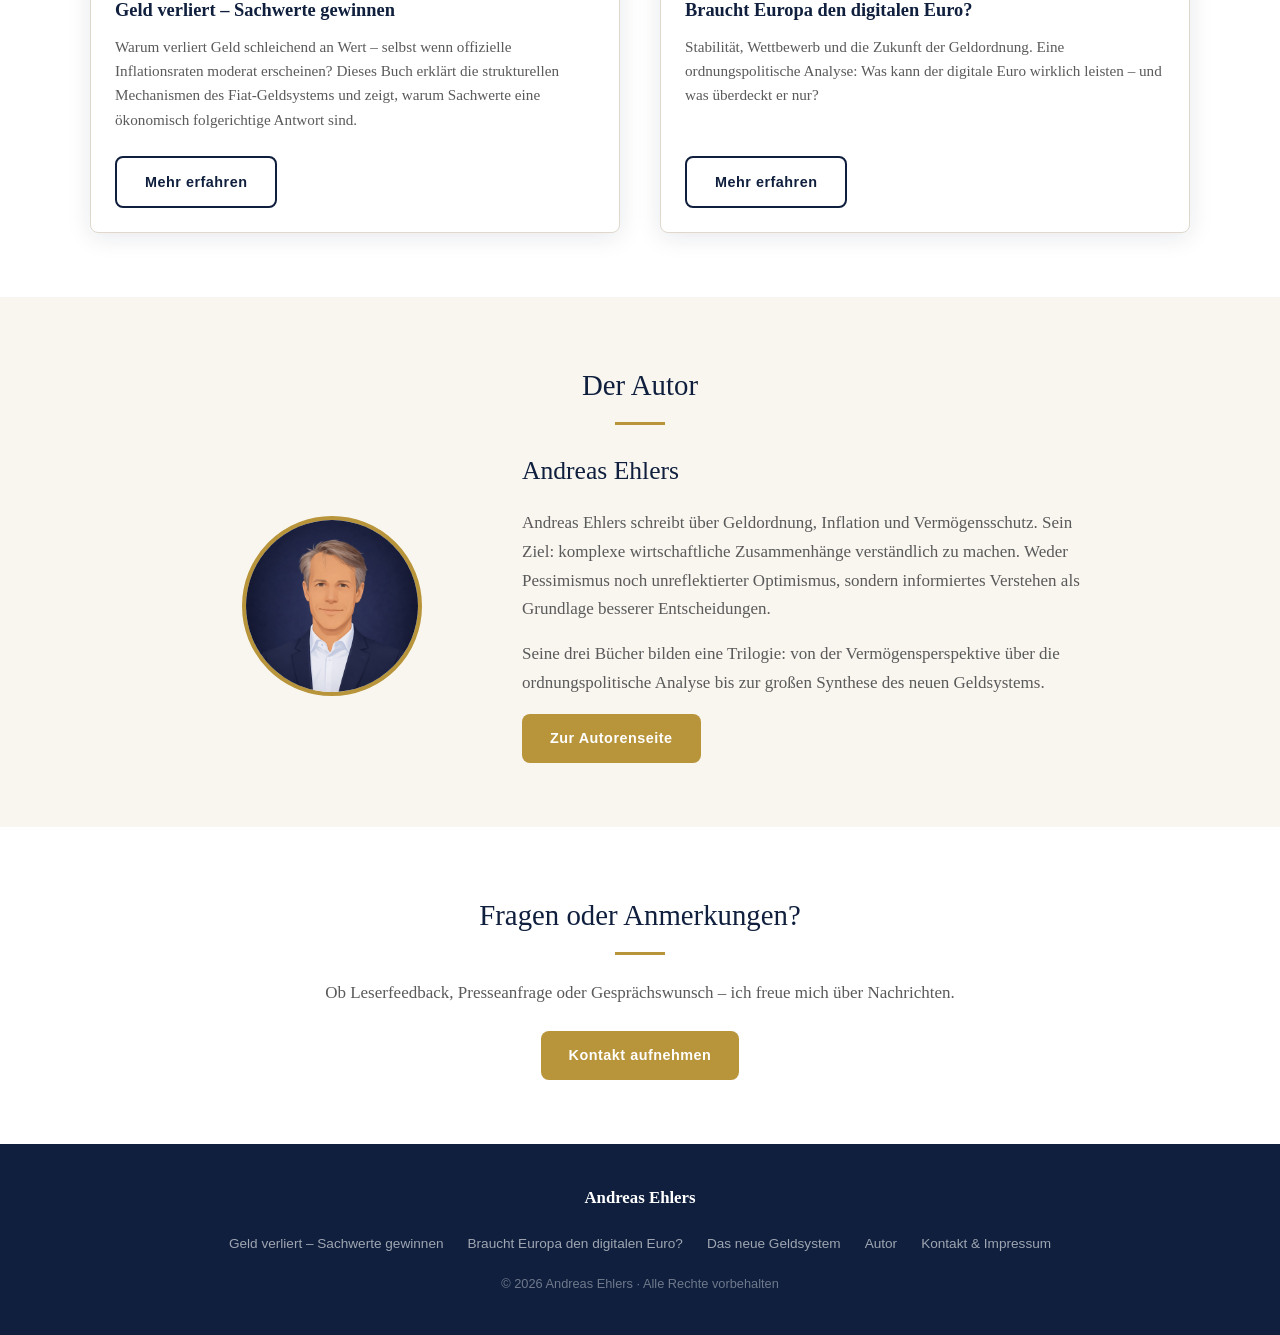
==== commit 46a84999: "Startseite: Autortext korrigiert Co-Authored-By: Claude Sonnet 4.6 <noreply@anthropic.com>" ====
--- a/index.html
+++ b/index.html
@@ -95,7 +95,7 @@
       </div>
       <div>
         <h2>Andreas Ehlers</h2>
-        <p>Andreas Ehlers schreibt über Geldordnung, Inflation und Vermögensschutz – mit dem Ziel, komplexe wirtschaftliche Zusammenhänge verständlich zu machen. Weder Pessimismus noch blinder Optimismus, sondern informiertes Verstehen als Grundlage besserer Entscheidungen.</p>
+        <p>Andreas Ehlers schreibt über Geldordnung, Inflation und Vermögensschutz. Sein Ziel: komplexe wirtschaftliche Zusammenhänge verständlich zu machen. Weder Pessimismus noch unreflektierter Optimismus, sondern informiertes Verstehen als Grundlage besserer Entscheidungen.</p>
         <p>Seine drei Bücher bilden eine Trilogie: von der Vermögensperspektive über die ordnungspolitische Analyse bis zur großen Synthese des neuen Geldsystems.</p>
         <a href="autor.html" class="btn btn-primary">Zur Autorenseite</a>
       </div>
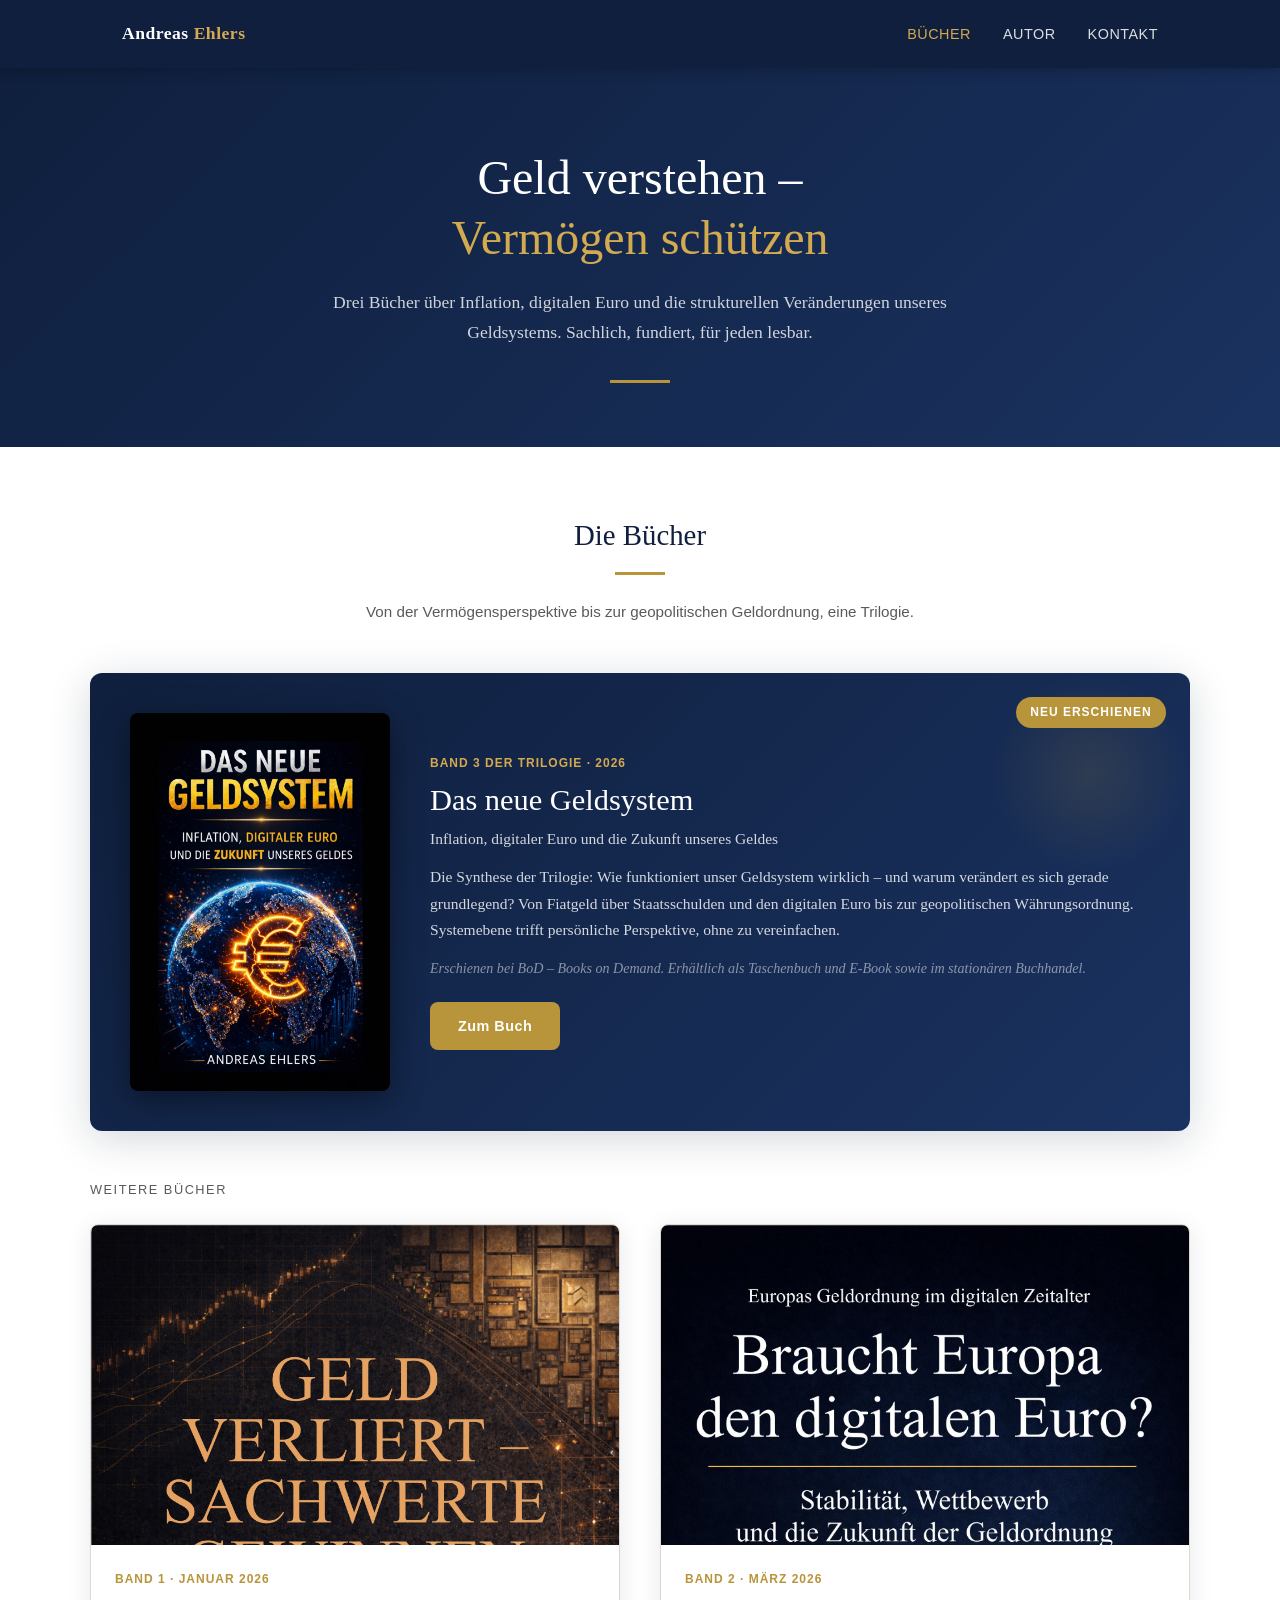
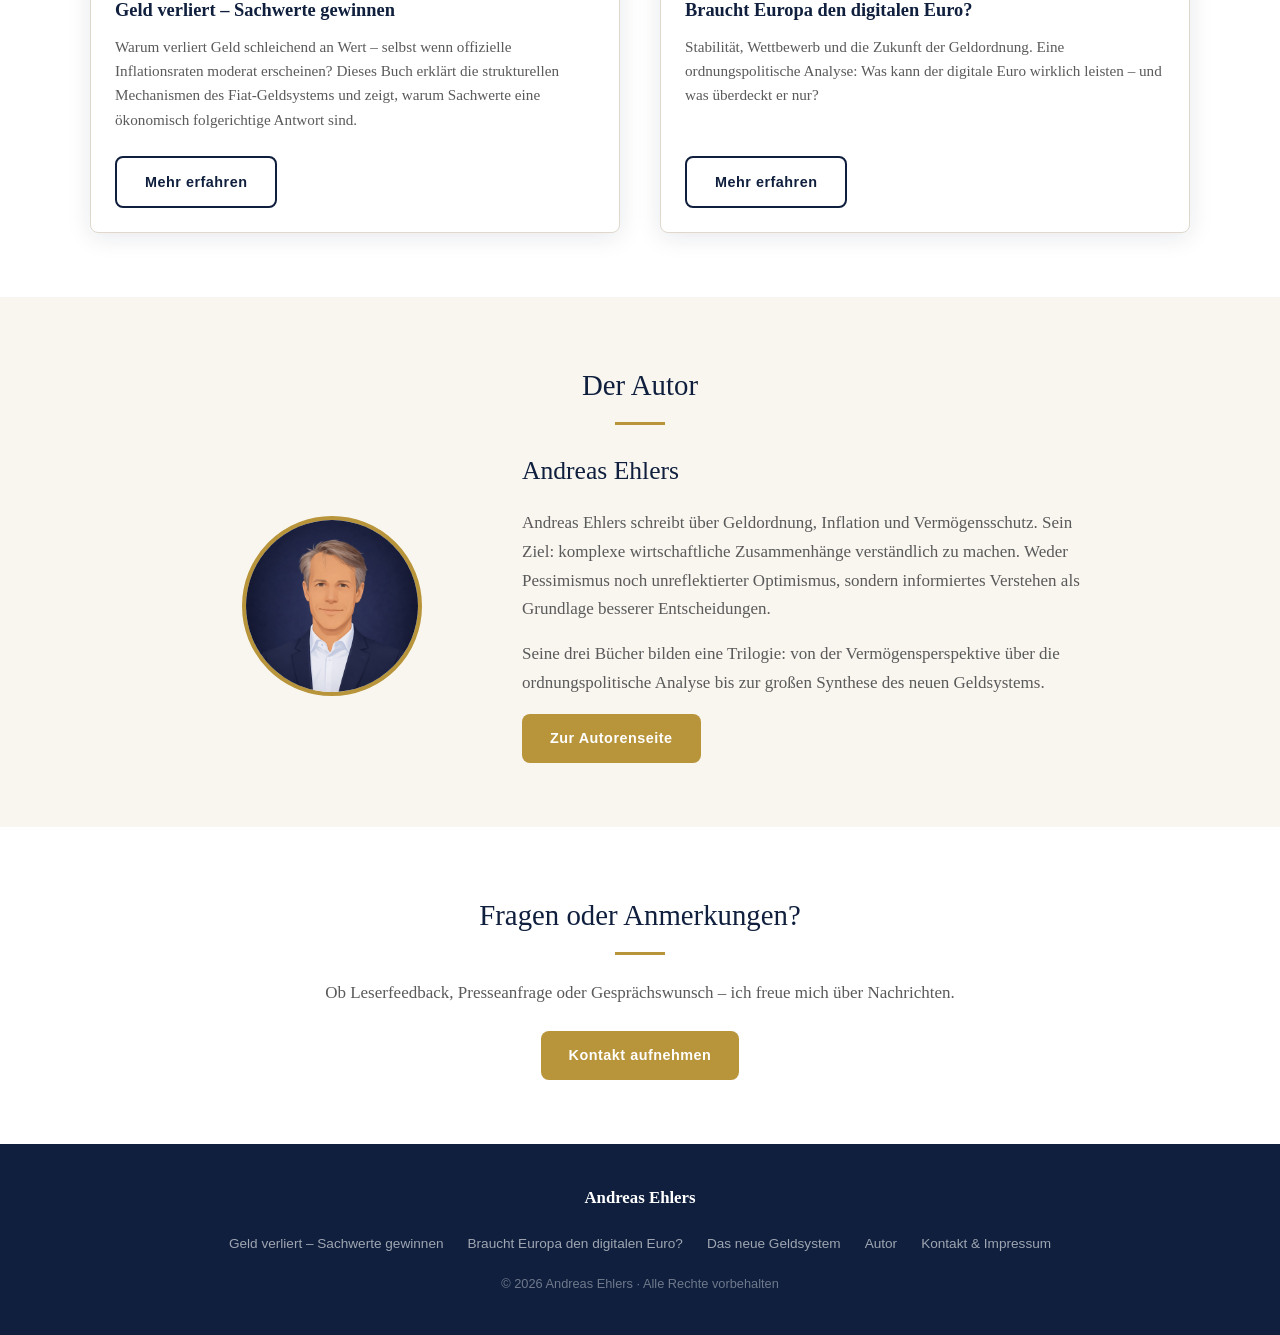
==== commit a47a6a54: "Kauflinks aktualisiert, Trilogie-Text angepasst, Englisch-Platzhalter vorbereitet" ====
--- a/index.html
+++ b/index.html
@@ -33,7 +33,7 @@
   <div class="section-inner">
     <h2 class="section-title">Die Bücher</h2>
     <hr class="gold-line">
-    <p class="section-subtitle">Alle Titel erschienen 2026 – von der Vermögensperspektive bis zur geopolitischen Geldordnung</p>
+    <p class="section-subtitle">Von der Vermögensperspektive bis zur geopolitischen Geldordnung, eine Trilogie.</p>
 
     <!-- Buch 3: Featured -->
     <div class="book-featured">
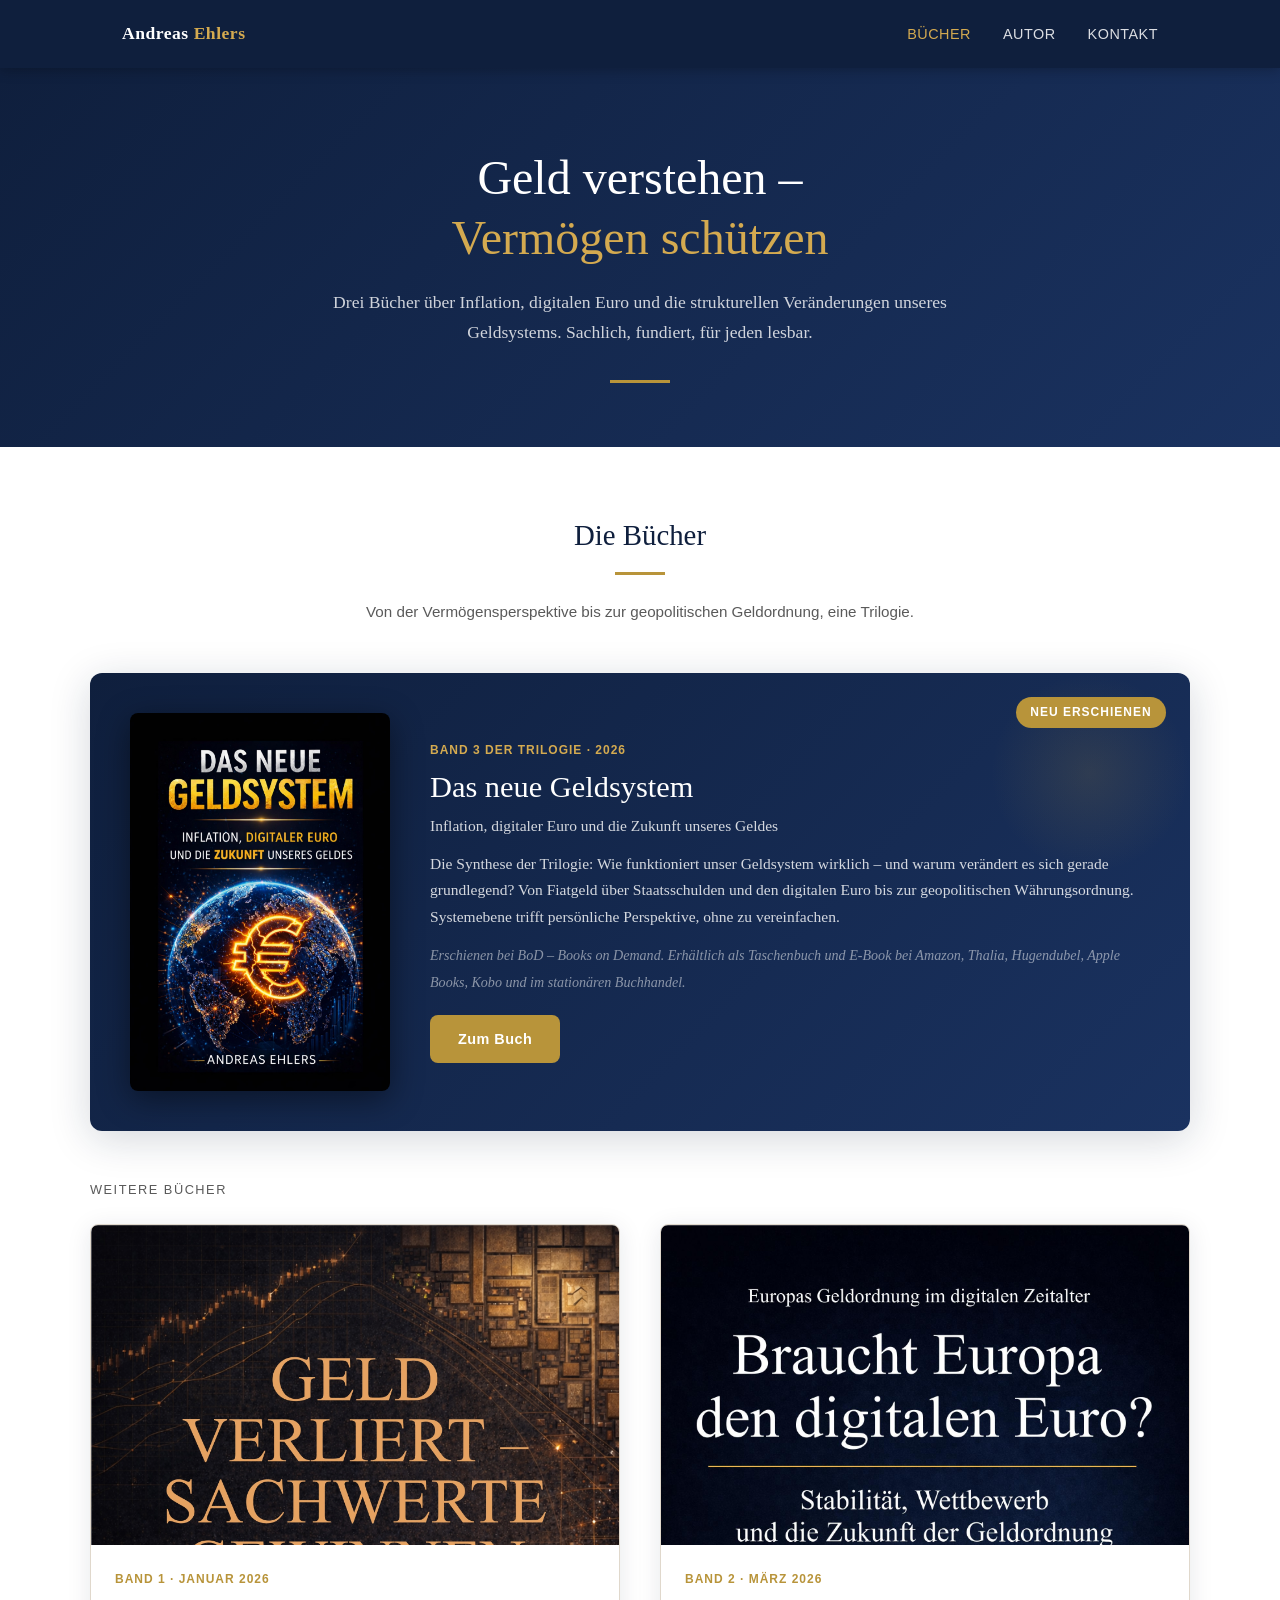
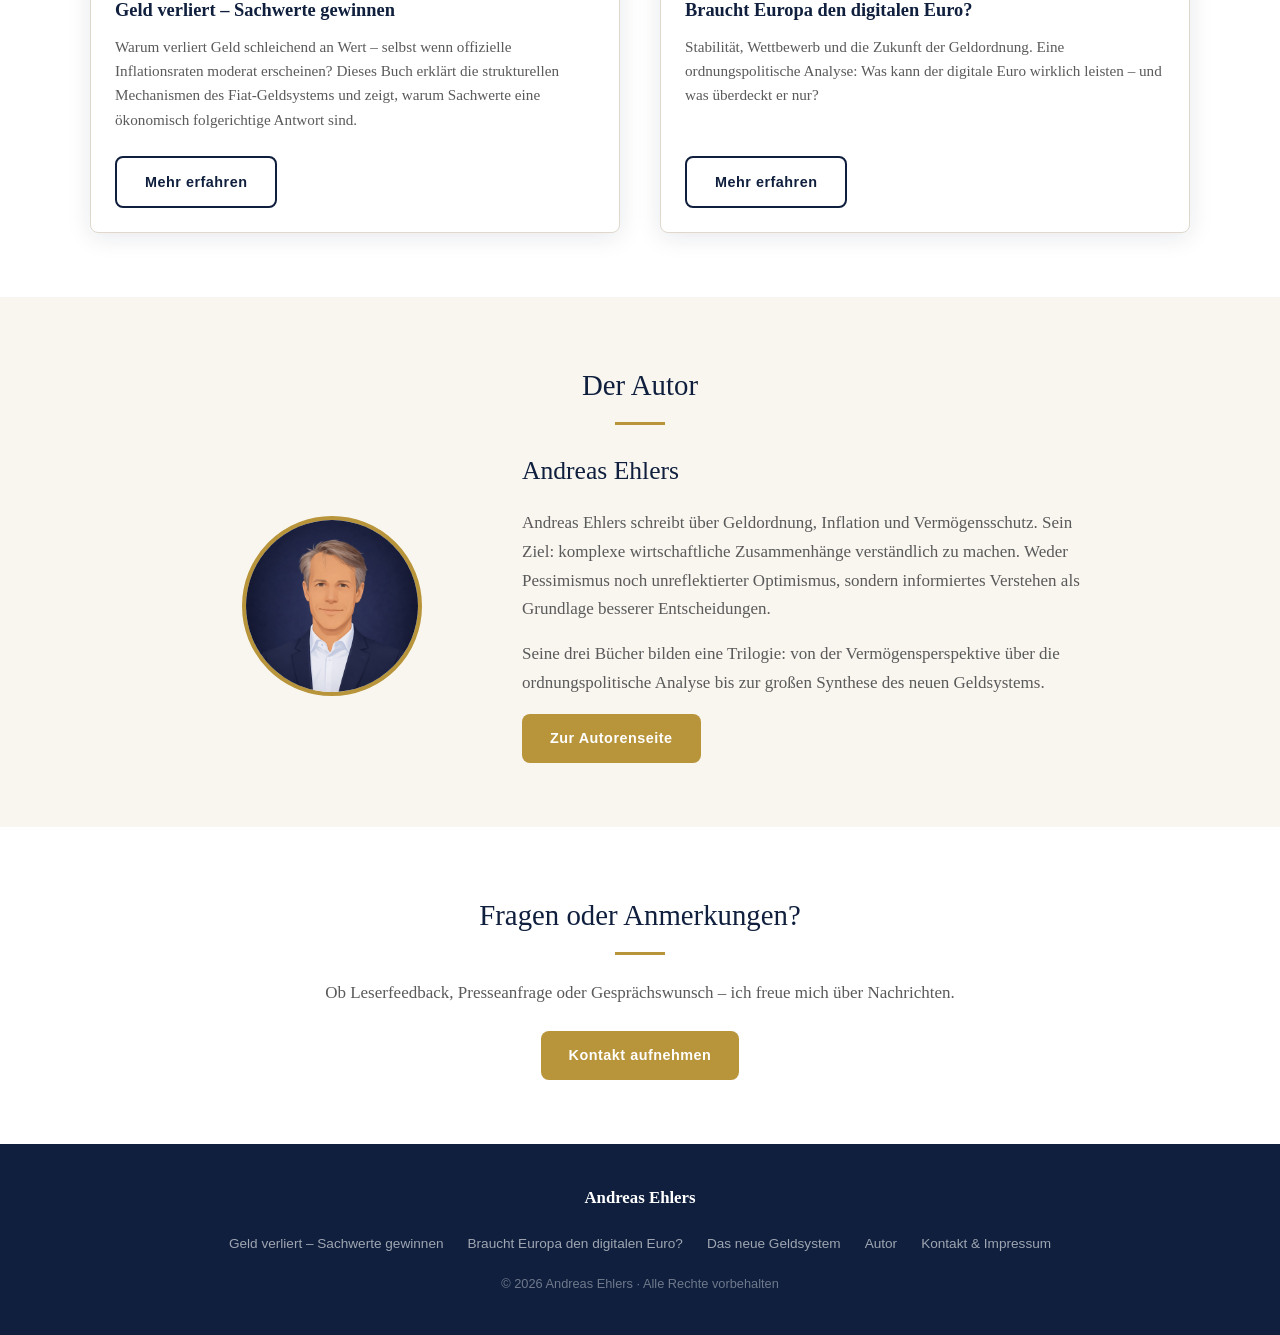
==== commit 0d13144a: "Händlerliste auf Startseite ergänzt" ====
--- a/index.html
+++ b/index.html
@@ -46,7 +46,7 @@
         <h3>Das neue Geldsystem</h3>
         <p class="book-featured-subtitle">Inflation, digitaler Euro und die Zukunft unseres Geldes</p>
         <p>Die Synthese der Trilogie: Wie funktioniert unser Geldsystem wirklich – und warum verändert es sich gerade grundlegend? Von Fiatgeld über Staatsschulden und den digitalen Euro bis zur geopolitischen Währungsordnung. Systemebene trifft persönliche Perspektive, ohne zu vereinfachen.</p>
-        <p><em>Erschienen bei BoD – Books on Demand. Erhältlich als Taschenbuch und E-Book sowie im stationären Buchhandel.</em></p>
+        <p><em>Erschienen bei BoD – Books on Demand. Erhältlich als Taschenbuch und E-Book bei Amazon, Thalia, Hugendubel, Apple Books, Kobo und im stationären Buchhandel.</em></p>
         <a href="buch-neues-geldsystem.html" class="btn btn-primary">Zum Buch</a>
       </div>
     </div>
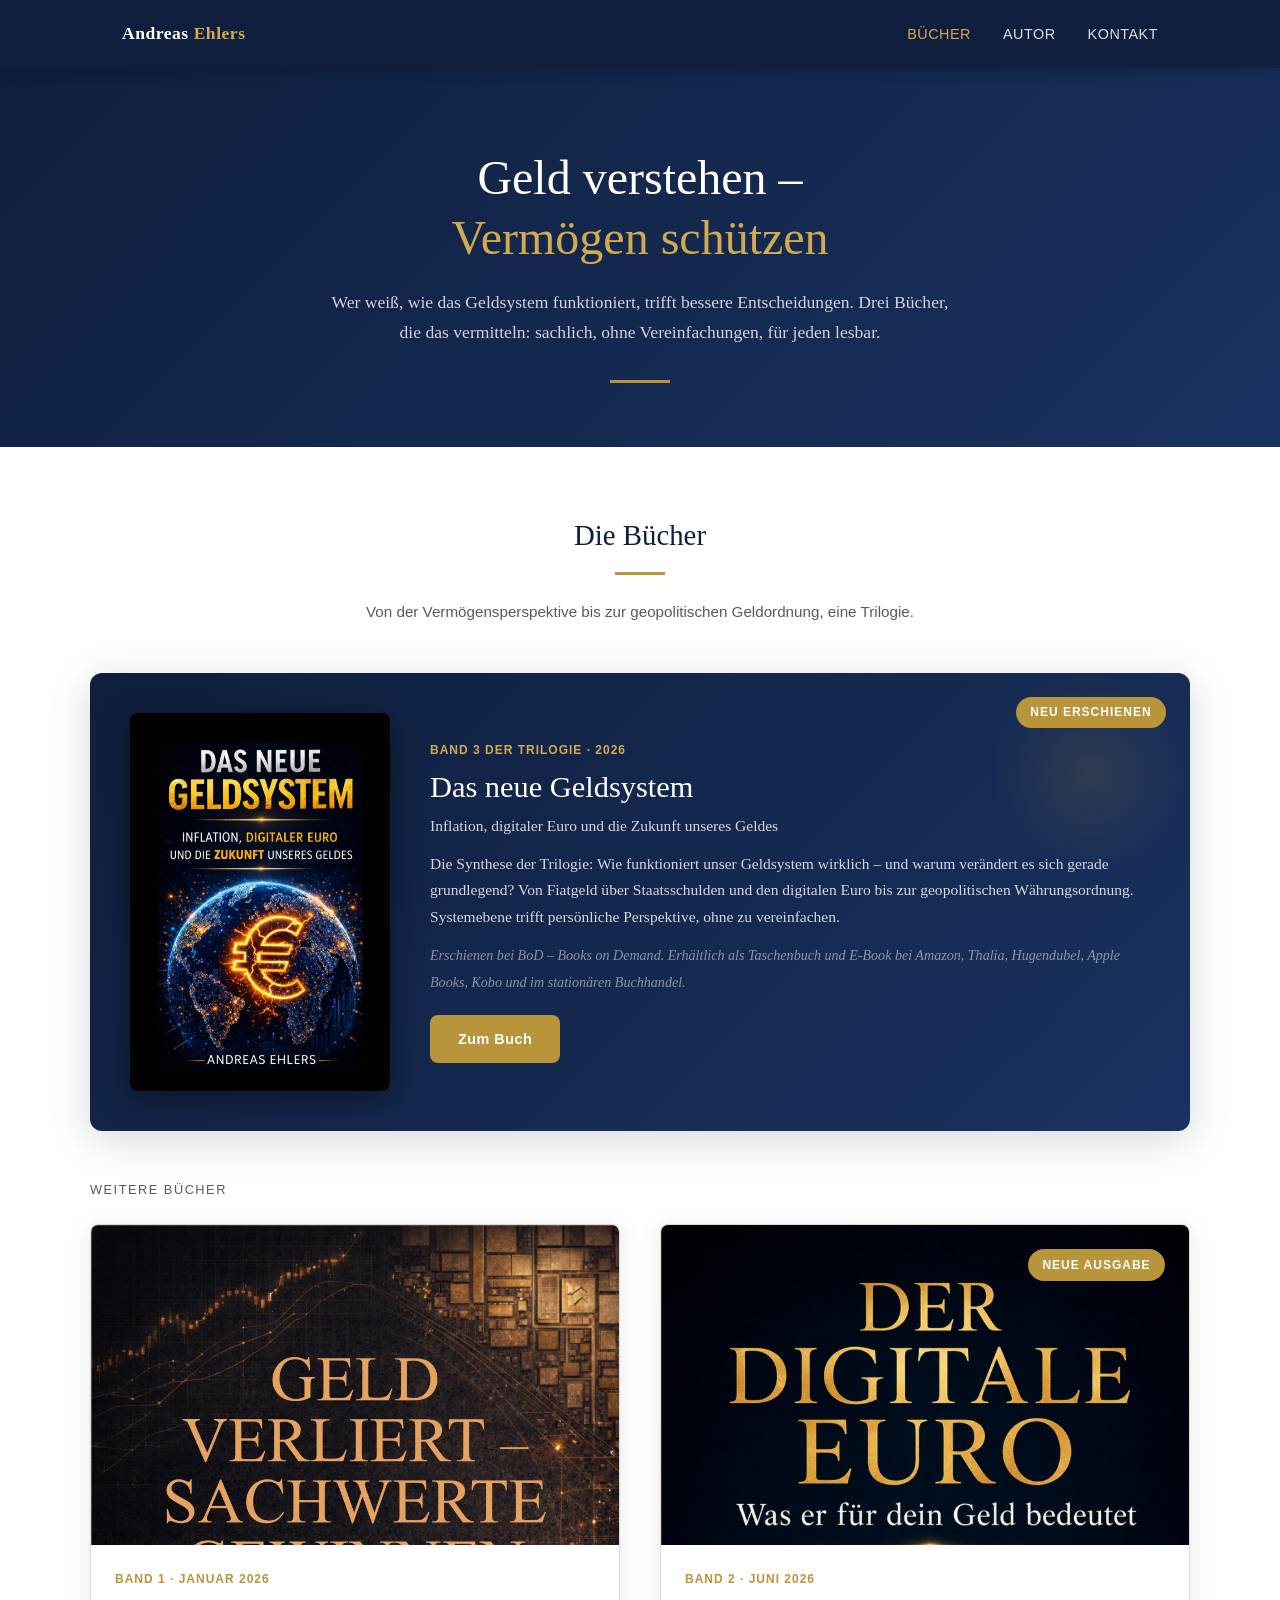
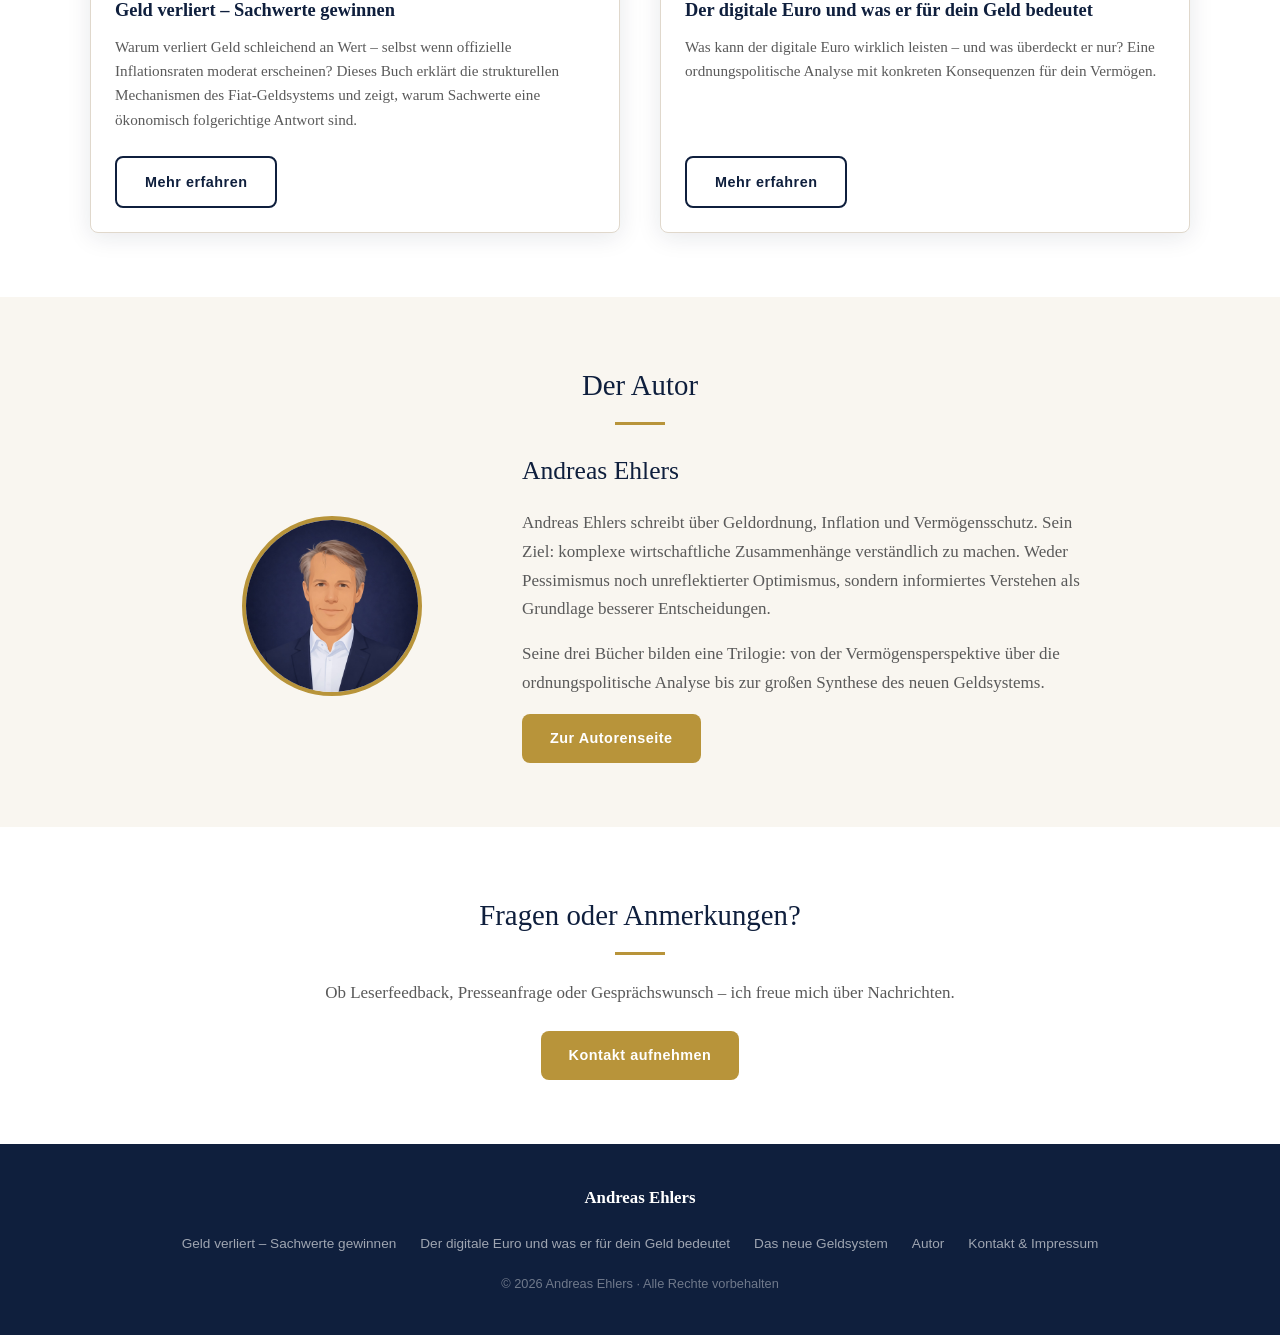
==== commit caf95731: "Buch 2 neue Ausgabe: Titel, Cover, Seite und Schaubild aktualisiert - Buch 2 umbenannt in "Der digit" ====
--- a/index.html
+++ b/index.html
@@ -24,7 +24,7 @@
 <header class="hero">
   <div class="hero-inner">
     <h1>Geld verstehen –<br><em>Vermögen schützen</em></h1>
-    <p>Drei Bücher über Inflation, digitalen Euro und die strukturellen Veränderungen unseres Geldsystems. Sachlich, fundiert, für jeden lesbar.</p>
+    <p>Wer weiß, wie das Geldsystem funktioniert, trifft bessere Entscheidungen. Drei Bücher, die das vermitteln: sachlich, ohne Vereinfachungen, für jeden lesbar.</p>
     <hr class="hero-divider">
   </div>
 </header>
@@ -67,14 +67,15 @@
         </div>
       </div>
 
-      <div class="book-card">
+      <div class="book-card" style="position: relative;">
+        <div class="book-featured-badge">Neue Ausgabe</div>
         <div class="book-card-cover">
-          <img src="images/cover-digitaler-euro.jpg" alt="Cover: Braucht Europa den digitalen Euro?">
+          <img src="images/cover_v1_digitale_euro_final_scribus-Seite001.jpg" alt="Cover: Der digitale Euro und was er für dein Geld bedeutet">
         </div>
         <div class="book-card-body">
-          <div class="book-card-tag">Band 2 &middot; März 2026</div>
-          <h3>Braucht Europa den digitalen Euro?</h3>
-          <p>Stabilität, Wettbewerb und die Zukunft der Geldordnung. Eine ordnungspolitische Analyse: Was kann der digitale Euro wirklich leisten – und was überdeckt er nur?</p>
+          <div class="book-card-tag">Band 2 &middot; Juni 2026</div>
+          <h3>Der digitale Euro und was er für dein Geld bedeutet</h3>
+          <p>Was kann der digitale Euro wirklich leisten – und was überdeckt er nur? Eine ordnungspolitische Analyse mit konkreten Konsequenzen für dein Vermögen.</p>
           <a href="buch-digitaler-euro.html" class="btn btn-secondary">Mehr erfahren</a>
         </div>
       </div>
@@ -117,7 +118,7 @@
     <div class="footer-logo">Andreas Ehlers</div>
     <ul class="footer-links">
       <li><a href="buch-sachwerte.html">Geld verliert – Sachwerte gewinnen</a></li>
-      <li><a href="buch-digitaler-euro.html">Braucht Europa den digitalen Euro?</a></li>
+      <li><a href="buch-digitaler-euro.html">Der digitale Euro und was er für dein Geld bedeutet</a></li>
       <li><a href="buch-neues-geldsystem.html">Das neue Geldsystem</a></li>
       <li><a href="autor.html">Autor</a></li>
       <li><a href="kontakt.html">Kontakt & Impressum</a></li>
--- a/style.css
+++ b/style.css
@@ -396,7 +396,7 @@
 }
 
 .book-header-cover {
-  width: 200px;
+  width: 280px;
   border-radius: var(--radius);
   box-shadow: 0 8px 32px rgba(0,0,0,0.4);
 }
@@ -827,7 +827,7 @@
   }
 
   .book-header-cover {
-    width: 150px;
+    width: 200px;
     margin: 0 auto;
   }
 
